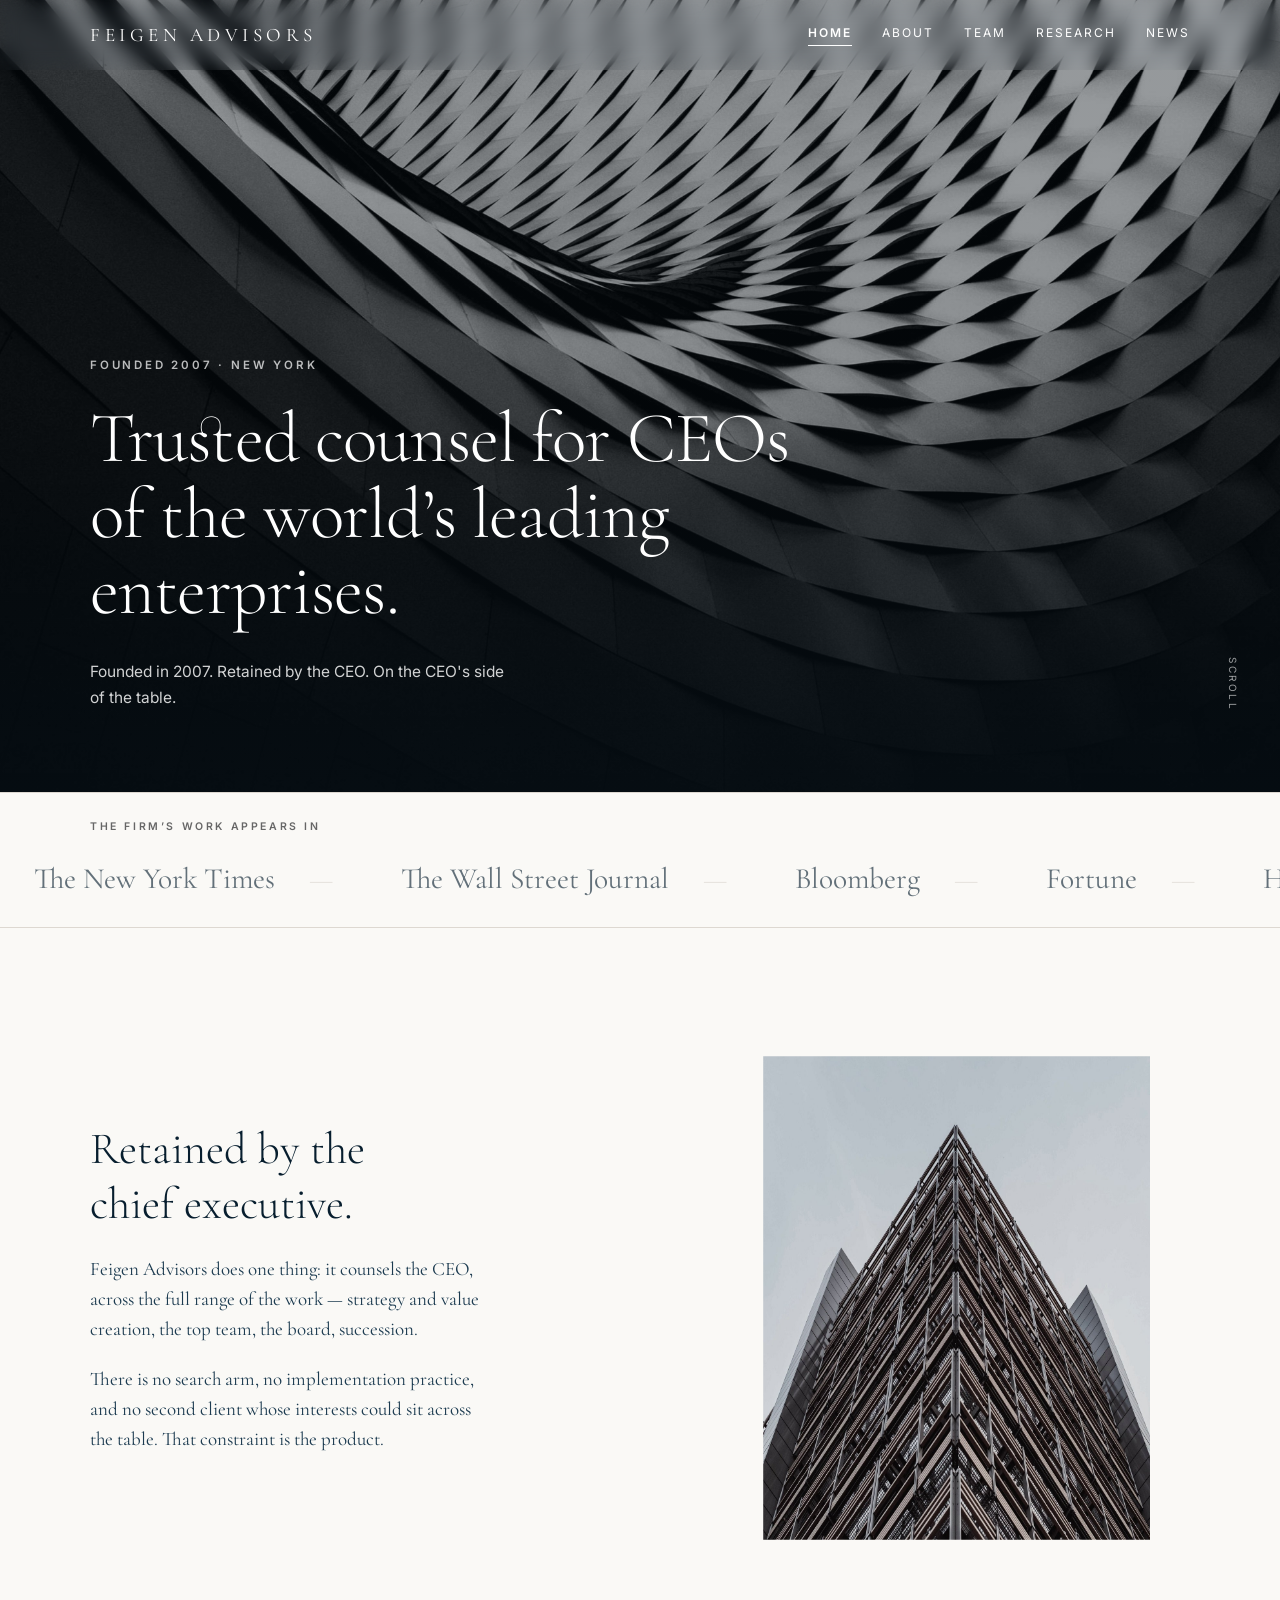
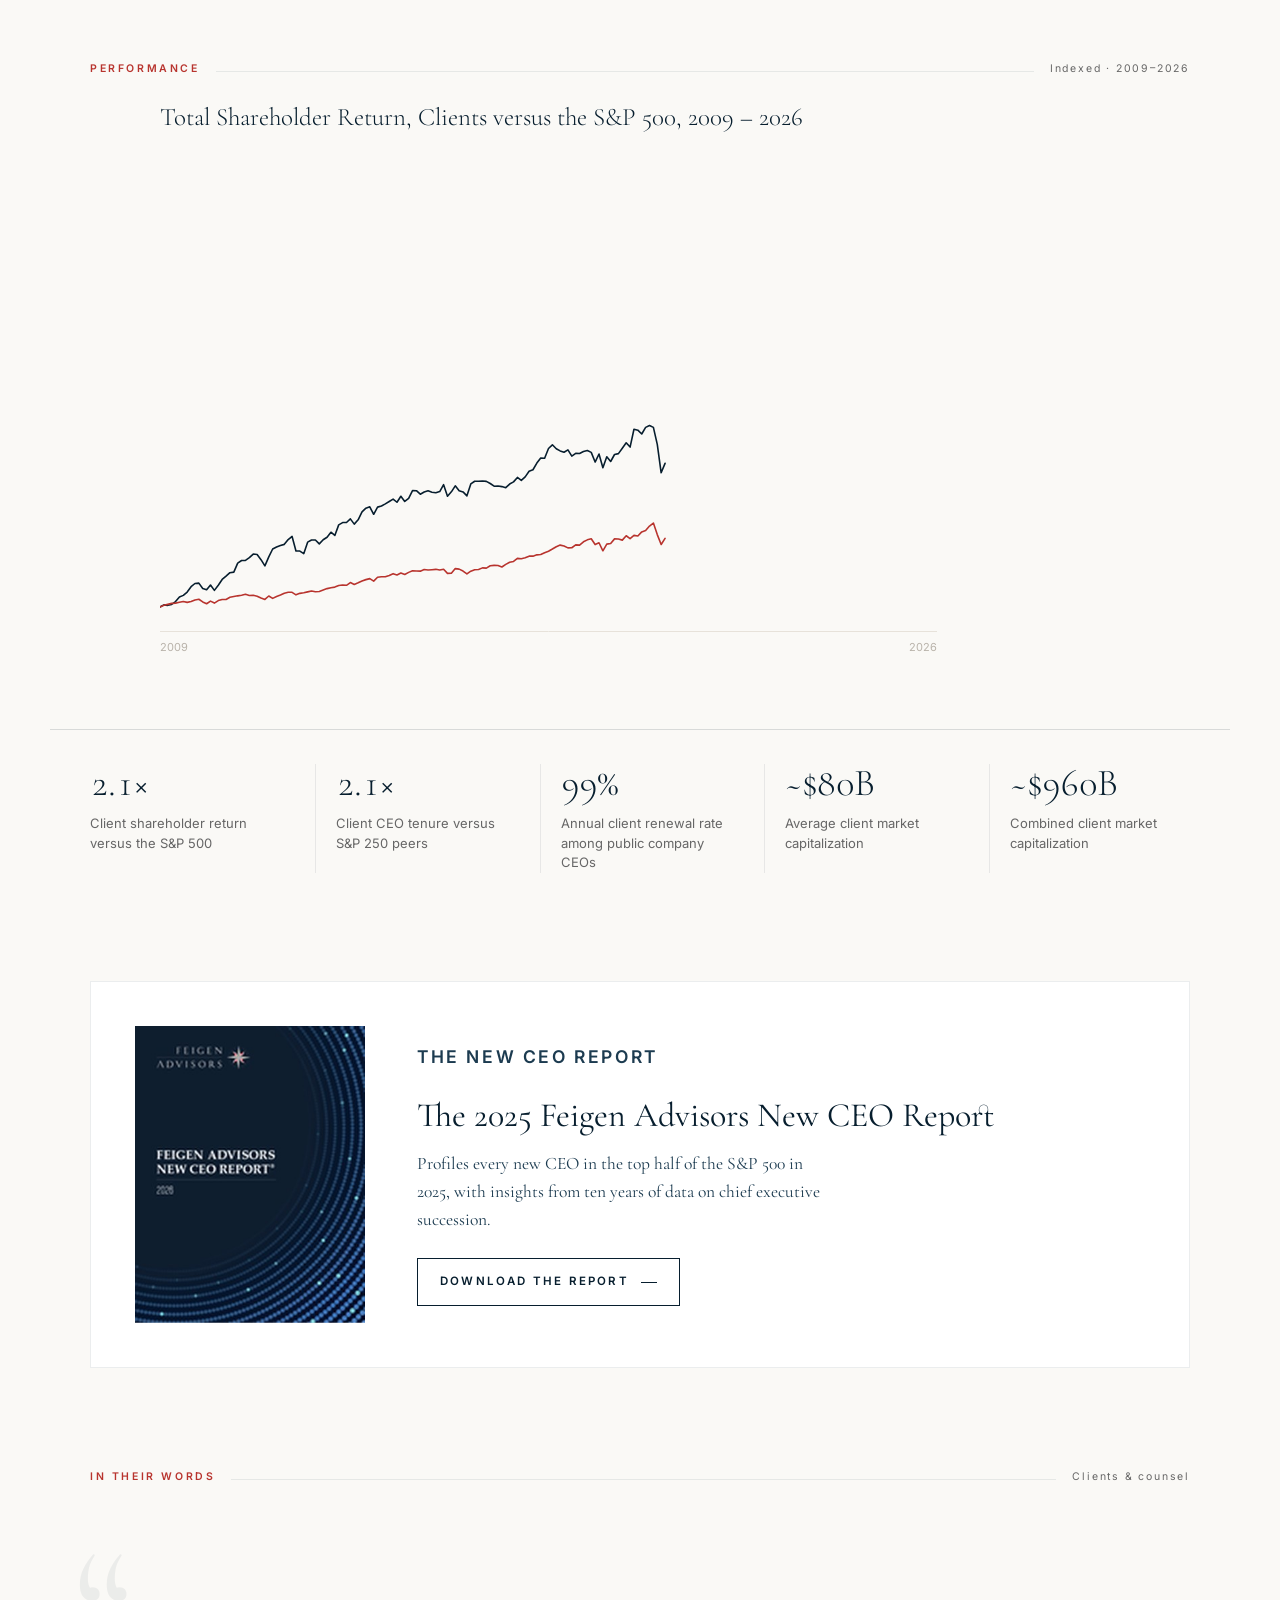
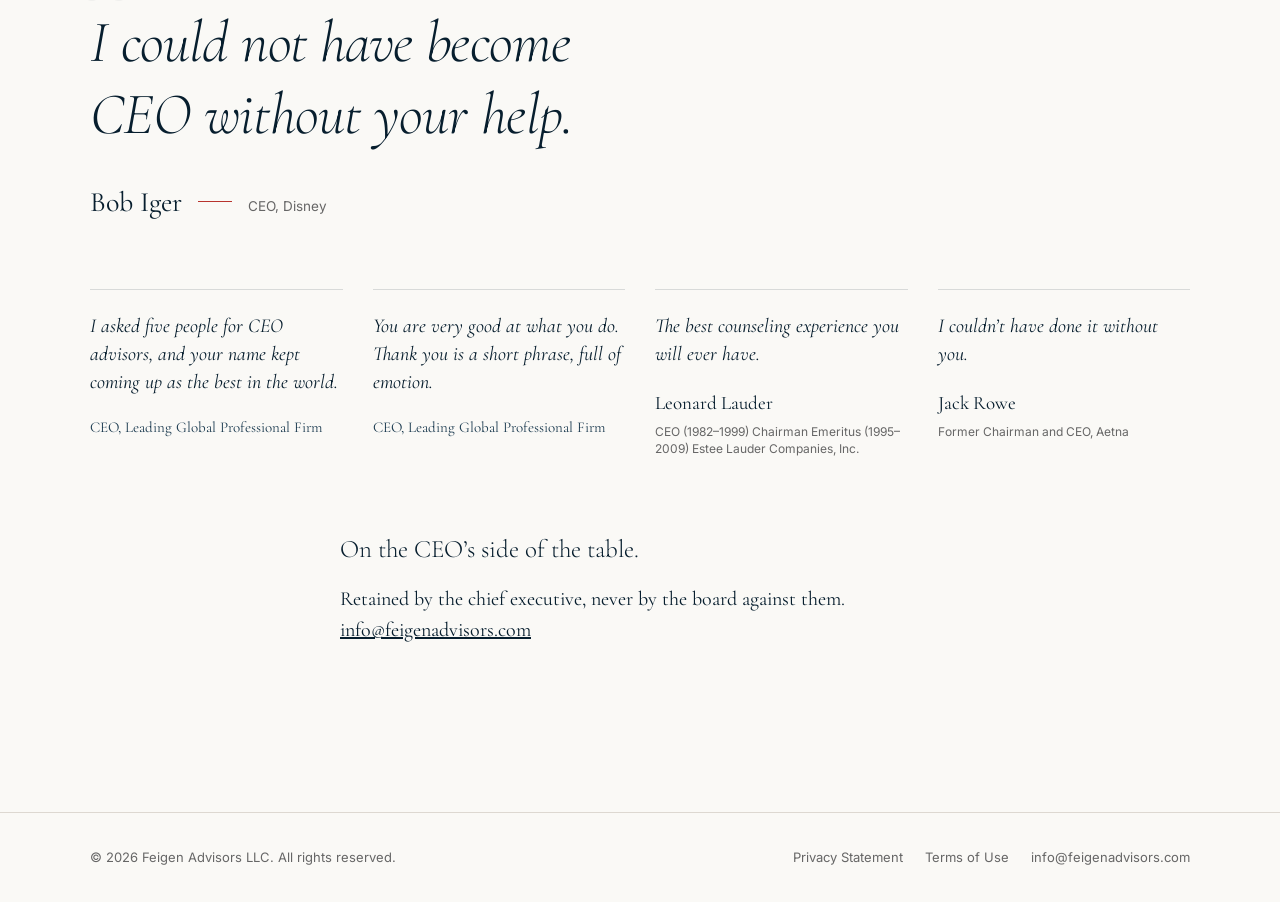
==== index.html @ 7a8a17fe "Feigen Advisors design preview Static five-page design proposal for feigenadvisors.com, published fo" ====
<!doctype html>
<html lang="en">
<head>
<meta charset="utf-8">
<meta name="robots" content="noindex, nofollow">
<meta name="viewport" content="width=device-width,initial-scale=1">
<title>Home — Feigen Advisors</title>
<meta name="description" content="Feigen Advisors — the pure-play CEO advisory firm. Retained by the CEO of the world's leading enterprises.">
<link rel="preconnect" href="https://fonts.googleapis.com">
<link rel="preconnect" href="https://fonts.gstatic.com" crossorigin>
<link href="https://fonts.googleapis.com/css2?family=Cormorant+Garamond:ital,wght@0,300;0,400;0,500;1,400&family=Inter:wght@400;500;600&display=swap" rel="stylesheet">
<link rel="stylesheet" href="assets/css/site.css">
<link rel="stylesheet" href="assets/css/components.css">
</head>
<body>
<header class="site-head">
  <div class="site-head__in">
    <a class="logo" href="index.html">FEIGEN ADVISORS</a>
    <button class="nav-toggle" aria-label="Menu" aria-expanded="false"><span></span><span></span><span></span></button>
    <nav class="nav"><a href="index.html" aria-current="page">Home</a><a href="about.html">About</a><a href="team.html">Team</a><a href="research.html">Research</a><a href="news.html">News</a></nav>
  </div>
</header>
<main>

<section class="hero-x">
  <div class="hero-x__media"><img src="assets/img/arch/louvres.jpg" alt=""></div>
  <div class="hero-x__in">
    <p class="hero-x__kick">Founded 2007 &middot; New York</p>
    <h1 class="hero-x__title"><span class="hero-x__line"><span>Trusted counsel for CEOs</span></span><span class="hero-x__line"><span>of the world’s leading enterprises.</span></span></h1>
    <p class="hero-x__sub">Founded in 2007. Retained by the CEO. On the CEO's side of the table.</p>
  </div>
  <div class="hero-x__scroll">Scroll</div>
</section>

<section class="press">
  <p class="press__lab">The firm&rsquo;s work appears in</p>
  <div class="press__track"><span>The New York Times</span><span>The Wall Street Journal</span><span>Bloomberg</span><span>Fortune</span><span>Harvard Business Review</span><span>Forbes</span><span>CNBC</span><span>Financial Times</span></div>
</section>

<section class="split reveal">
  <div class="split__copy">
    <h2>Retained by the chief executive.</h2>
    <p>Feigen Advisors does one thing: it counsels the CEO, across the full range of the work &mdash; strategy and value creation, the top team, the board, succession.</p>
    <p>There is no search arm, no implementation practice, and no second client whose interests could sit across the table. That constraint is the product.</p>
  </div>
  <figure class="split__media"><img src="assets/img/arch/tower.jpg" alt=""></figure>
</section>

<div class="shead reveal"><b>Performance</b><i></i><span>Indexed &middot; 2009&ndash;2026</span></div>
<h2 class="chart-title reveal">Total Shareholder Return, Clients versus the S&amp;P 500, <span style="white-space:nowrap">2009 &ndash; 2026</span></h2>
<div class="chart-wrap reveal">
  <div class="chart-box"><canvas></canvas><div class="chart-tip"></div></div>
  <div class="chart-legend">
    <span><i style="background:#071e2e"></i>Feigen Advisors Client Index</span>
    <span><i style="background:#B8342E"></i>S&amp;P 500</span>
  </div>
</div>

<div class="stats reveal stagger"><div class="stat"><div class="stat__n">2.1×</div><div class="stat__l">Client shareholder return versus the S&amp;P 500</div></div><div class="stat"><div class="stat__n">2.1×</div><div class="stat__l">Client CEO tenure versus S&amp;P 250 peers</div></div><div class="stat"><div class="stat__n">99%</div><div class="stat__l">Annual client renewal rate among public company CEOs</div></div><div class="stat"><div class="stat__n">~$80B</div><div class="stat__l">Average client market capitalization</div></div><div class="stat"><div class="stat__n">~$960B</div><div class="stat__l">Combined client market capitalization</div></div></div>

<section class="report reveal">
  <div class="report__in">
    <img src="assets/img/covers/2025-ncr-cover.jpg" alt="The 2025 Feigen Advisors New CEO Report">
    <div>
      <p class="report__k">The New CEO Report</p>
      <h3>The 2025 Feigen Advisors New CEO Report</h3>
      <p>Profiles every new CEO in the top half of the S&amp;P 500 in 2025, with insights from ten years of data on chief executive succession.</p>
      <a class="btn" href="#">Download the report <i></i></a>
    </div>
  </div>
</section>

<div class="shead reveal"><b>In their words</b><i></i><span>Clients &amp; counsel</span></div>
<section class="voices">
  <figure class="voices__lead reveal"><blockquote>I could not have become CEO without your help.</blockquote><figcaption><span class="nm">Bob Iger</span><span class="rl">CEO, Disney</span></figcaption></figure>
  <div class="voices__more stagger"><figure class="is-anon"><blockquote>I asked five people for CEO advisors, and your name kept coming up as the best in the world.</blockquote><span class="rl">CEO, Leading Global Professional Firm</span></figure><figure class="is-anon"><blockquote>You are very good at what you do. Thank you is a short phrase, full of emotion.</blockquote><span class="rl">CEO, Leading Global Professional Firm</span></figure><figure><blockquote>The best counseling experience you will ever have.</blockquote><span class="nm">Leonard Lauder</span><span class="rl">CEO (1982–1999) Chairman Emeritus (1995–2009) Estee Lauder Companies, Inc.</span></figure><figure><blockquote>I couldn’t have done it without you.</blockquote><span class="nm">Jack Rowe</span><span class="rl">Former Chairman and CEO, Aetna</span></figure></div>
</section>

<div class="wrap contact reveal">
  <h2>On the CEO&rsquo;s side of the table.</h2>
  <p class="prose">Retained by the chief executive, never by the board against them.
     <a href="mailto:info@feigenadvisors.com">info@feigenadvisors.com</a></p>
</div>

<script>window.FEIGEN_CHART = {
				data:   [["2009-07-01",10000,10000],["2009-07-31",10878,10709],["2009-08-31",10701,11095],["2009-09-30",11069,11509],["2009-10-29",12281,11621],["2009-11-30",14141,11973],["2009-12-30",14848,12328],["2010-02-01",16246,11933],["2010-03-03",18474,12289],["2010-04-01",19803,12957],["2010-05-03",19969,13236],["2010-06-02",17722,12123],["2010-07-01",17185,11355],["2010-08-02",19160,12459],["2010-08-31",16931,11640],["2010-09-30",19093,12678],["2010-10-29",21491,13161],["2010-11-30",22850,13162],["2010-12-30",24299,14045],["2011-01-31",24552,14375],["2011-03-02",28315,14660],["2011-03-31",29389,14874],["2011-05-02",29462,15287],["2011-06-01",30588,14797],["2011-06-30",32082,14888],["2011-08-01",31917,14525],["2011-08-30",29746,13724],["2011-09-29",27126,13152],["2011-10-28",30929,14586],["2011-11-29",34193,13603],["2011-12-29",35046,14400],["2012-01-31",35674,14982],["2012-03-01",36117,15727],["2012-03-30",38143,16144],["2012-05-01",39418,16133],["2012-05-31",33346,15078],["2012-06-29",33328,15699],["2012-07-31",32256,15917],["2012-08-29",37041,16319],["2012-09-28",37915,16697],["2012-10-31",37946,16388],["2012-11-30",36316,16483],["2013-01-02",38037,17059],["2013-02-01",39103,17671],["2013-03-05",41175,18028],["2013-04-04",39851,18296],["2013-05-03",44238,18955],["2013-06-04",45205,19201],["2013-07-03",45228,19047],["2013-08-02",46741,20181],["2013-09-03",44567,19402],["2013-10-02",46367,20077],["2013-10-31",49682,20842],["2013-12-02",51197,21420],["2014-01-02",51753,21829],["2014-02-03",48663,20774],["2014-03-05",51648,22410],["2014-04-03",52104,22621],["2014-05-05",53010,22596],["2014-06-04",54006,23174],["2014-07-03",55006,23901],["2014-08-04",53680,23367],["2014-09-03",56162,24171],["2014-10-02",54003,23547],["2014-10-31",55323,24441],["2014-12-02",58569,25089],["2015-01-02",58498,25030],["2015-02-03",57028,24955],["2015-03-05",57928,25645],["2015-04-06",58436,25433],["2015-05-05",57876,25566],["2015-06-04",57662,25711],["2015-07-06",58120,25420],["2015-08-04",61014,25746],["2015-09-02",56173,24031],["2015-10-02",58016,24103],["2015-11-02",60513,26017],["2015-12-02",58473,25785],["2016-01-04",57989,24999],["2016-02-03",56358,23787],["2016-03-04",61301,24942],["2016-04-05",62441,25548],["2016-05-04",62448,25653],["2016-06-03",62536,26322],["2016-07-05",62366,26233],["2016-08-03",61505,27213],["2016-09-01",60365,27365],["2016-10-03",60439,27285],["2016-11-01",60205,26689],["2016-12-01",59747,27770],["2017-01-03",61260,28659],["2017-02-02",62163,28990],["2017-03-06",64029,30264],["2017-04-04",62802,30115],["2017-05-04",64267,30527],["2017-06-05",66594,31196],["2017-07-05",67230,31198],["2017-08-03",70021,31747],["2017-09-01",72149,31873],["2017-10-03",71993,32662],["2017-11-01",76095,33274],["2017-12-01",77626,34173],["2018-01-03",75977,35134],["2018-02-02",75082,35813],["2018-03-06",74518,35451],["2018-04-05",75511,34653],["2018-05-04",72883,34701],["2018-06-05",74040,35895],["2018-07-05",74019,35787],["2018-08-03",74849,37185],["2018-09-04",75253,38002],["2018-10-03",74481,38432],["2018-11-01",70444,36040],["2018-12-03",73803,36787],["2019-01-04",68040,33444],["2019-02-05",72646,36206],["2019-03-07",70669,36446],["2019-04-05",73587,38406],["2019-05-07",73951,38333],["2019-06-06",76205,37892],["2019-07-08",78467,39713],["2019-08-06",76679,38500],["2019-09-05",84095,39852],["2019-10-04",83729,39587],["2019-11-04",82132,41322],["2019-12-04",84903,41879],["2020-01-06",85687,43745],["2020-02-05",84884,44984],["2020-03-06",77820,40187],["2020-04-06",65948,36078],["2020-05-06",69900,38622],["2020-06-05",85684,43413],["2020-07-07",81596,42809],["2020-08-05",86195,45337],["2020-09-03",87322,47165],["2020-10-05",88251,46586],["2020-11-03",89385,46088],["2020-12-03",97115,50260],["2021-01-05",98957,51143],["2021-02-04",100470,53184],["2021-03-08",102398,52578],["2021-04-07",112977,56203],["2021-05-06",114941,57928],["2021-06-07",114959,58368],["2021-07-07",115924,60247],["2021-08-05",119149,61279],["2021-09-03",123549,62847],["2021-10-05",122094,60281],["2021-11-03",131094,64693],["2021-12-03",125075,63104],["2022-01-04",133397,66713],["2022-02-03",122683,62369],["2022-03-07",114882,58617],["2022-04-05",121234,63215],["2022-05-05",106855,57976],["2022-06-06",110007,57736],["2022-07-07",106588,54752],["2022-08-05",113174,58208],["2022-09-06",111219,54978],["2022-10-05",109206,53291],["2022-11-03",111284,52449],["2022-12-05",121660,56503],["2023-01-05",122658,53884],["2023-02-06",125800,58226],["2023-03-08",121345,56655],["2023-04-06",121708,58351],["2023-05-08",120373,58865],["2023-06-07",121138,60825],["2023-07-10",126085,62935],["2023-08-08",128908,64264],["2023-09-07",126642,63696],["2023-10-06",121403,61733],["2023-11-06",124301,62600],["2023-12-06",134966,65358],["2024-01-08",141648,68518],["2024-02-07",146922,71908],["2024-03-08",155426,73895],["2024-04-09",156656,75221],["2024-05-08",152730,74944],["2024-06-07",154399,77378],["2024-07-10",149564,81627],["2024-08-08",151520,77115],["2024-09-09",156890,79445],["2024-10-08",163333,83600],["2024-11-06",162299,86240],["2024-12-06",167468,88722],["2025-01-08",159216,86309],["2025-02-10",162531,88547],["2025-03-12",152763,81848],["2025-04-10",152259,77097],["2025-05-12",171457,85598],["2025-06-11",173322,88333],["2025-07-14",180018,92044],["2025-08-12",186570,94712],["2025-09-11",189291,96932],["2025-10-10",182967,96512],["2025-11-10",189393,100697],["2025-12-10",187246,101635],["2026-01-12",191781,103080],["2026-02-11",179526,102620],["2026-02-18",181373,101204]],
				config: {"fadvLabel":"Feigen Advisors Client Index","spLabel":"S&P 500","captionPrefix":"Total Shareholder Return","captionManual":true}			};</script>
</main>
<footer class="site-foot">
  <div class="site-foot__in">
    <span>&copy; 2026 Feigen Advisors LLC. All rights reserved.</span>
    <nav><a href="#">Privacy Statement</a><a href="#">Terms of Use</a><a href="mailto:info@feigenadvisors.com">info@feigenadvisors.com</a></nav>
  </div>
</footer>
<script src="assets/js/site.js"></script>
<script src="assets/js/components.js"></script>
</body>
</html>
---- assets/css/site.css ----
/* =============================================================
   FEIGEN ADVISORS — mockup stylesheet
   Design system as shipped in theme 1.19.0 / plugin 2.11.15
   (larger type, tightened section rhythm, capped chart), plus
   the photography direction from ../../index.html.
   ============================================================= */

/* ---- TOKENS -------------------------------------------------
   Spacing derives from the type scale so the two can't drift.  */
:root{
  --fz-display:    44px;
  --fz-page-title: 36px;
  --fz-title:      25px;
  --fz-body:       20px;
  --fz-meta:       15px;
  --fz-eyebrow:    13px;

  --space-section: calc(var(--fz-body) * 3.6);   /* 72px */
  --space-item:    calc(var(--fz-body) * 1.6);   /* 32px */
  --space-label:   calc(var(--fz-body) * 1.2);   /* 24px */
  --space-header:  calc(var(--fz-body) * 3.2);   /* 64px */

  --content: 680px;
  --chart:  1040px;
  --pad-desktop: 40px;
  --pad-tablet:  32px;
  --pad-mobile:  22px;

  --ink:    #071e2e;
  --ink-2:  #1c3b50;
  --grey:   #666;
  --rule:   #ddd8d1;
  --red:    #B8342E;
  --paper:  #FAF9F6;   /* barely warm — lets the platinum images sit in the page */
  --serif:'Cormorant Garamond',Georgia,'Times New Roman',serif;
  --sans:'Inter',-apple-system,BlinkMacSystemFont,'Segoe UI',sans-serif;
}
@media (max-width:767px){
  :root{ --fz-display:32px; --fz-page-title:30px; --fz-title:22px; --fz-body:19px; }
}

*{box-sizing:border-box}
html{-webkit-text-size-adjust:100%}
body{
  margin:0;background:var(--paper);color:var(--ink);
  font-family:var(--serif);font-size:var(--fz-body);line-height:1.55;
  -webkit-font-smoothing:antialiased;
}
img{max-width:100%;display:block}
a{color:inherit}

/* ---- LAYOUT ------------------------------------------------- */
.wrap{max-width:var(--content);margin:0 auto;padding:0 var(--pad-desktop)}
/* Team is a gallery, not a reading column: the 680px measure squeezes four
   portraits to thumbnails and breaks the names across lines. */
.wrap--wide{max-width:1180px}
@media(max-width:1023px){.wrap{padding:0 var(--pad-tablet)}}
@media(max-width:767px){.wrap{padding:0 var(--pad-mobile)}}
main{display:block;padding-bottom:calc(var(--space-section) * 1.2)}

/* ---- HEADER / NAV ------------------------------------------- */
.site-head{
  position:sticky;top:0;z-index:50;background:rgba(250,249,246,.92);
  backdrop-filter:saturate(150%) blur(10px);border-bottom:1px solid var(--rule);
}
.site-head__in{max-width:1180px;margin:0 auto;padding:20px var(--pad-desktop);
  display:flex;align-items:center;justify-content:space-between;gap:20px}
.logo{font-family:var(--serif);font-size:19px;letter-spacing:4.5px;text-decoration:none;white-space:nowrap}
.nav{display:flex;gap:30px}
.nav a{
  font-family:var(--sans);font-size:12px;letter-spacing:2px;text-transform:uppercase;
  text-decoration:none;color:var(--ink);padding-bottom:3px;border-bottom:1px solid transparent;
  transition:color .2s ease,border-color .2s ease;
}
.nav a:hover{color:var(--red)}
.nav a[aria-current="page"]{color:var(--red);font-weight:600;border-bottom-color:var(--red)}
.nav-toggle{display:none;background:none;border:0;padding:8px;cursor:pointer}
.nav-toggle span{display:block;width:22px;height:1px;background:var(--ink);margin:5px 0}
@media(max-width:767px){
  .site-head__in{padding:14px var(--pad-mobile)}
  .logo{font-size:15px;letter-spacing:3px}
  .nav-toggle{display:block}
  .nav{position:absolute;left:0;right:0;top:100%;background:var(--paper);
    border-bottom:1px solid var(--rule);flex-direction:column;gap:0;padding:8px 0;display:none}
  .nav.is-open{display:flex}
  .nav a{padding:14px var(--pad-mobile);border-bottom:0}
}

/* ---- TYPE --------------------------------------------------- */
h1,h2,h3{margin:0;font-weight:300}
.page-head{padding-top:calc(var(--space-section) * .9)}
.page-head h1{font-family:var(--serif);font-size:var(--fz-page-title);line-height:1.1}
.page-head p{
  font-family:var(--sans);font-size:var(--fz-meta);line-height:1.6;color:var(--grey);
  margin:14px 0 0;max-width:52ch;
}
.group-label{
  font-family:var(--sans);font-size:var(--fz-eyebrow);font-weight:600;letter-spacing:2px;
  text-transform:uppercase;color:var(--red);
  margin-top:calc(var(--space-section) / 2);margin-bottom:var(--space-label);
}
.group-label::before{
  content:"";display:block;border-top:1px solid var(--rule);
  margin-bottom:calc(var(--space-section) / 2);
}
.page-head + .group-label{margin-top:var(--space-header)}
.page-head + .group-label::before{display:none}
.prose{font-size:var(--fz-body);line-height:1.55;margin:0 0 1.15em}
.prose:last-child{margin-bottom:0}
.meta{font-family:var(--sans);font-size:var(--fz-meta);line-height:1.6;color:var(--grey)}

/* ---- HERO (photography direction: room right, type left) ----- */
/* Hero is type only. Nothing is placed beside the proposition, because
   anything placed there competes with it. */
.hero{padding:calc(var(--space-section) * 1.5) 0 0}
.hero__grid{max-width:1180px;margin:0 auto;padding:0 var(--pad-desktop)}
.hero__title{font-family:var(--serif);font-weight:300;
  font-size:clamp(40px,5.6vw,74px);line-height:1.08;letter-spacing:-.012em;max-width:23ch}
.hero__sub{font-family:var(--sans);font-size:16px;color:var(--grey);
  margin:28px 0 0;max-width:44ch;line-height:1.65}
@media(max-width:1023px){.hero__grid{padding:0 var(--pad-tablet)}}
@media(max-width:767px){.hero{padding-top:calc(var(--space-section) * .9)}
  .hero__grid{padding:0 var(--pad-mobile)}}

/* the quote sits alone, with air on both sides */
.quotes-band{max-width:1180px;margin:calc(var(--space-section) * 1.4) auto 0;
  padding:0 var(--pad-desktop)}
@media(max-width:1023px){.quotes-band{padding:0 var(--pad-tablet)}}
@media(max-width:767px){.quotes-band{padding:0 var(--pad-mobile)}}

/* ---- ROTATING QUOTE ----------------------------------------- */
.quotes{max-width:36ch}
.quote{display:none}
.quote.is-on{display:block}
.quote blockquote{margin:0;font-family:var(--serif);font-style:italic;font-weight:300;
  font-size:clamp(24px,3.1vw,38px);line-height:1.38}
.quote cite{display:block;margin-top:16px;font-family:var(--sans);font-style:normal;
  font-size:var(--fz-meta);color:var(--grey)}
.dots{display:flex;gap:10px;margin-top:26px}
.dots button{width:7px;height:7px;padding:0;border:0;border-radius:50%;background:var(--rule);cursor:pointer;
  position:relative}
.dots button::before{content:"";position:absolute;inset:-9px}
.dots button[aria-selected="true"]{background:var(--ink)}

/* ---- RULE --------------------------------------------------- */
.rule{max-width:var(--content);margin:calc(var(--space-section) / 2) auto;
  border:0;border-top:1px solid var(--rule)}

/* ---- CHART -------------------------------------------------- */
.chart-section{margin-top:calc(var(--space-section) * 1.5)}
.chart-title{
  /* Left-aligned, and sharing the chart's container so their left edges agree. */
  max-width:var(--chart);margin:0 auto var(--space-label);padding:0 var(--pad-desktop);
  font-family:var(--serif);font-size:var(--fz-title);line-height:1.3;text-align:left;
}
.chart-wrap{max-width:var(--chart);margin:0 auto;padding:0 var(--pad-desktop)}
.chart-box{position:relative;height:500px}
.chart-box canvas{width:100%;height:100%;display:block}
.chart-legend{display:none;gap:22px;margin-top:16px;font-family:var(--sans);font-size:13px;color:var(--grey)}
.chart-legend i{display:inline-block;width:14px;height:2px;margin-right:7px;vertical-align:middle}
@media(max-width:1023px){.chart-box{height:320px}.chart-section{margin-top:calc(var(--space-section) * 1.5)}
.chart-title{padding:0 var(--pad-tablet)}.chart-wrap{padding:0 var(--pad-tablet)}}
@media(max-width:767px){
  .chart-box{height:250px}.chart-section{margin-top:calc(var(--space-section) * 1.5)}
.chart-title{padding:0 var(--pad-mobile)}.chart-wrap{padding:0 var(--pad-mobile)}
  .chart-legend{display:flex}
}

/* ---- STATS -------------------------------------------------- */
.stats{max-width:1180px;margin:var(--space-section) auto 0;padding:0 var(--pad-desktop);
  display:grid;grid-template-columns:repeat(5,1fr);gap:34px 24px}
.stat__n{font-family:var(--serif);font-size:38px;line-height:1;font-weight:300}
.stat__l{font-family:var(--sans);font-size:13px;line-height:1.5;color:var(--grey);margin-top:12px}
@media(max-width:1023px){.stats{grid-template-columns:repeat(3,1fr);padding:0 var(--pad-tablet)}}
@media(max-width:640px){.stats{grid-template-columns:repeat(2,1fr);padding:0 var(--pad-mobile)}.stat__n{font-size:30px}}

/* ---- TEAM --------------------------------------------------- */
/* Sources are 400x400. Displayed at ~230px these stay crisp at 2x; pushed
   larger they go soft, and soft is the opposite of premium. */
.team{display:grid;grid-template-columns:repeat(4,minmax(0,1fr));gap:52px 30px;align-items:start}
.tm__btn{display:block;width:100%;padding:0;border:0;background:none;text-align:left;cursor:pointer;font:inherit;color:inherit}
.tm__photo{width:100%;max-width:230px;aspect-ratio:4/5;object-fit:cover;background:#eee}
.tm__name{font-family:var(--serif);font-size:var(--fz-title);line-height:1.2;margin-top:15px}
.tm__role{font-family:var(--sans);font-size:14px;line-height:1.45;color:var(--grey);margin-top:4px}
.tm__more{display:inline-block;margin-top:10px;font-family:var(--sans);font-size:11px;letter-spacing:1.6px;
  text-transform:uppercase;color:var(--grey);border-bottom:1px solid var(--rule);padding-bottom:2px}
.tm.is-open .tm__more{color:var(--ink);border-bottom-color:var(--ink)}
.tm__bio{max-height:0;overflow:hidden;opacity:0;transition:max-height .5s ease,opacity .4s ease}
.tm.is-open .tm__bio{max-height:3000px;opacity:1;margin-top:16px}
.tm__bio p{font-size:17px;line-height:1.55;margin:0 0 .8em}
.tm__links{display:flex;flex-wrap:wrap;gap:14px;margin-bottom:14px}
.tm__links a{font-family:var(--sans);font-size:13px;color:var(--ink-2);text-decoration:none;
  border-bottom:1px solid var(--rule)}
.tm__links a:hover{border-bottom-color:var(--ink)}
@media(max-width:1180px){.team{grid-template-columns:repeat(3,minmax(0,1fr))}}
@media(max-width:860px){.team{grid-template-columns:repeat(2,minmax(0,1fr));gap:30px 16px}}

/* ---- LISTS (research / news) -------------------------------- */
.items{margin:0;padding:0;list-style:none}
.item{display:flex;gap:24px;align-items:flex-start;
  padding-top:calc(var(--space-item) / 2);padding-bottom:calc(var(--space-item) / 2);
  border-bottom:1px solid var(--rule)}
.item:first-child{padding-top:0}
.item:last-child{border-bottom:0}
.item a{text-decoration:none}
.item__cover{flex:0 0 96px}
.item__cover img{width:96px;height:auto}
.item__title{font-family:var(--serif);font-size:var(--fz-title);line-height:1.3}
.item__src{font-family:var(--sans);font-size:var(--fz-meta);color:var(--grey);margin-top:6px}
.item__desc{font-size:17px;line-height:1.55;margin-top:10px;color:var(--ink-2)}
.item__link{display:inline-block;margin-top:14px;font-family:var(--sans);font-size:12px;letter-spacing:1.6px;
  text-transform:uppercase;color:var(--ink);border-bottom:1px solid var(--ink);padding-bottom:3px}
.item a:hover .item__title{color:var(--ink-2)}
@media(max-width:640px){.item{gap:16px}.item__cover{flex:0 0 68px}.item__cover img{width:68px}}

/* ---- CONTACT / FOOTER --------------------------------------- */
.contact{margin-top:var(--space-section)}
.contact h2{font-family:var(--serif);font-size:var(--fz-title);margin-bottom:16px}
.contact a{color:var(--ink)}
.site-foot{border-top:1px solid var(--rule);margin-top:calc(var(--space-section) * 1.1)}
.site-foot__in{max-width:1180px;margin:0 auto;padding:34px var(--pad-desktop);
  display:flex;flex-wrap:wrap;gap:16px 30px;align-items:center;justify-content:space-between;
  font-family:var(--sans);font-size:13px;color:var(--grey)}
.site-foot a{color:var(--grey);text-decoration:none;border-bottom:1px solid transparent}
.site-foot a:hover{color:var(--ink);border-bottom-color:var(--rule)}
.site-foot nav{display:flex;gap:22px}
@media(max-width:767px){.site-foot__in{padding:26px var(--pad-mobile)}}


@media (prefers-reduced-motion:reduce){
  *{animation:none !important;transition:none !important}
}
---- assets/css/components.css ----
/* =============================================================
   FEIGEN ADVISORS — COMPONENT LAYER
   Loads after site.css. The design system underneath is unchanged
   (same type scale, same spacing derivation, same palette); this
   adds the crafted pieces: a scroll-aware header, a revealed hero,
   a press marquee, an interactive chart, a team feature, a report
   card, and scroll-in transitions.
   ============================================================= */

:root{
  --ease: cubic-bezier(.22,.61,.36,1);
  --ink-08: rgba(7,30,46,.08);
  --ink-14: rgba(7,30,46,.14);
}

/* ---------- scroll reveal (opt-in, never hides content without JS) ---------- */
.js .reveal{opacity:0;transform:translateY(18px);
  transition:opacity .9s var(--ease),transform .9s var(--ease)}
.js .reveal.is-in{opacity:1;transform:none}
.js .reveal--d1{transition-delay:.08s}
.js .reveal--d2{transition-delay:.16s}
.js .reveal--d3{transition-delay:.24s}

/* ---------- header: transparent over the hero, solid after ---------- */
.site-head{transition:background .4s var(--ease),border-color .4s var(--ease)}
.site-head--over{background:transparent;border-bottom-color:transparent}
.site-head--over .logo,.site-head--over .nav a{color:#fff}
.site-head--over .nav a[aria-current="page"]{color:#fff;border-bottom-color:rgba(255,255,255,.7)}
.site-head--over .nav-toggle span{background:#fff}

/* ---------- HERO ---------- */
.hero-x{position:relative;min-height:clamp(560px,88vh,940px);display:flex;align-items:flex-end;
  overflow:hidden;isolation:isolate;margin-top:calc(-1 * var(--head-h,69px))}
.hero-x__media{position:absolute;inset:0;z-index:-2;overflow:hidden}
.hero-x__media img{width:100%;height:100%;object-fit:cover;
  transform:scale(1.06);transition:transform 1.6s var(--ease)}
.js .hero-x.is-in .hero-x__media img{transform:scale(1)}
.hero-x::after{content:"";position:absolute;inset:0;z-index:-1;
  background:linear-gradient(to top,rgba(6,14,20,.86) 0%,rgba(6,14,20,.44) 46%,rgba(6,14,20,.42) 100%)}
.hero-x__in{width:100%;max-width:1180px;margin:0 auto;padding:0 var(--pad-desktop) clamp(56px,9vh,104px);
  color:#fff}
.hero-x__kick{font-family:var(--sans);font-size:11.5px;font-weight:600;letter-spacing:2.8px;
  text-transform:uppercase;color:rgba(255,255,255,.72);margin:0 0 26px}
.hero-x__title{font-family:var(--serif);font-weight:300;
  font-size:clamp(38px,5.6vw,80px);line-height:1.06;letter-spacing:-.012em;margin:0;max-width:26ch}
.hero-x__line{display:block;overflow:hidden;
  /* The mask needs room below the baseline or it clips descenders — at
     line-height 1.06 the line box is exactly the text height. Padding grows
     the clip box; the negative margin keeps the layout rhythm unchanged. */
  padding-bottom:.16em;margin-bottom:-.16em}
.hero-x__line span{display:block;transform:translateY(102%);
  transition:transform 1s var(--ease)}
.js .hero-x.is-in .hero-x__line span{transform:none}
.js .hero-x.is-in .hero-x__line:nth-child(2) span{transition-delay:.1s}
.js .hero-x.is-in .hero-x__line:nth-child(3) span{transition-delay:.2s}
.hero-x__sub{font-family:var(--sans);font-size:15.5px;line-height:1.7;color:rgba(255,255,255,.82);
  margin:30px 0 0;max-width:42ch}
.hero-x__scroll{position:absolute;right:var(--pad-desktop);bottom:clamp(56px,9vh,104px);
  font-family:var(--sans);font-size:10px;letter-spacing:2.6px;text-transform:uppercase;
  color:rgba(255,255,255,.6);writing-mode:vertical-rl}
@media(max-width:1023px){.hero-x__in{padding-left:var(--pad-tablet);padding-right:var(--pad-tablet)}}
@media(max-width:767px){
  .hero-x{min-height:78vh}
  .hero-x__in{padding-left:var(--pad-mobile);padding-right:var(--pad-mobile)}
  .hero-x__scroll{display:none}
}

/* ---------- PRESS MARQUEE ---------- */
.press{border-top:1px solid var(--rule);border-bottom:1px solid var(--rule);
  padding:26px 0;overflow:hidden;background:var(--paper)}
.press__lab{max-width:1180px;margin:0 auto 20px;padding:0 var(--pad-desktop);
  font-family:var(--sans);font-size:10.5px;font-weight:600;letter-spacing:2.6px;
  text-transform:uppercase;color:var(--grey)}
.press__track{display:flex;gap:0;width:max-content;animation:press-slide 46s linear infinite}
.press:hover .press__track{animation-play-state:paused}
.press__track span{font-family:var(--serif);font-size:clamp(20px,2.3vw,30px);font-weight:400;
  color:var(--ink);white-space:nowrap;padding:0 34px;opacity:.62;
  transition:opacity .3s var(--ease)}
.press__track span::after{content:"—";margin-left:34px;color:var(--rule)}
.press__track span:hover{opacity:1}
@keyframes press-slide{from{transform:translateX(0)}to{transform:translateX(-50%)}}
@media(prefers-reduced-motion:reduce){
  .press__track{animation:none;width:100%;flex-wrap:wrap;justify-content:center}
}
@media(max-width:1023px){.press__lab{padding:0 var(--pad-tablet)}}
@media(max-width:767px){.press__lab{padding:0 var(--pad-mobile)}}

/* ---------- SPLIT: statement + image ---------- */
.split{max-width:1180px;margin:calc(var(--space-section) * 1.5) auto 0;
  padding:0 var(--pad-desktop);display:grid;grid-template-columns:minmax(0,1fr) minmax(0,.82fr);
  gap:64px;align-items:center}
.split__copy h2{font-family:var(--serif);font-weight:300;font-size:clamp(28px,3.5vw,46px);
  line-height:1.22;margin:0 0 22px;max-width:16ch}
.split__copy p{font-size:19px;line-height:1.6;color:var(--ink-2);margin:0 0 1em;max-width:44ch}
.split__media{position:relative;overflow:hidden}
.split__media img{width:100%;aspect-ratio:4/5;object-fit:cover;
  transform:scale(1.05);transition:transform 1.4s var(--ease)}
.js .split.is-in .split__media img{transform:scale(1)}
@media(max-width:1023px){.split{padding:0 var(--pad-tablet);gap:40px}}
@media(max-width:860px){.split{grid-template-columns:1fr;gap:32px;padding:0 var(--pad-mobile)}
  .split__media img{aspect-ratio:16/10}}

/* ---------- CHART: crosshair + tooltip ---------- */
.chart-box{cursor:crosshair}
.chart-tip{position:absolute;z-index:5;pointer-events:none;opacity:0;
  transition:opacity .18s var(--ease);
  background:var(--ink);color:#fff;padding:12px 14px;min-width:172px;
  font-family:var(--sans);font-size:12px;line-height:1.5;transform:translate(-50%,-124%)}
.chart-tip.is-on{opacity:1}
.chart-tip__d{font-size:10px;letter-spacing:1.8px;text-transform:uppercase;
  color:rgba(255,255,255,.62);margin-bottom:8px}
.chart-tip__r{display:flex;justify-content:space-between;gap:18px}
.chart-tip__r i{display:inline-block;width:10px;height:2px;margin-right:7px;vertical-align:middle}
.chart-tip__r b{font-weight:600;font-variant-numeric:tabular-nums}

/* ---------- TEAM: index + feature ---------- */
.bench{max-width:1180px;margin:calc(var(--space-section) * 1.5) auto 0;padding:0 var(--pad-desktop);
  display:grid;grid-template-columns:minmax(0,1fr) 400px;gap:60px;align-items:start}
.bench__list{margin:0;padding:0;list-style:none;border-top:1px solid var(--ink-14)}
.bench__list li{border-bottom:1px solid var(--ink-08)}
.bench__list button{display:flex;align-items:baseline;gap:18px;width:100%;padding:18px 0;
  background:none;border:0;text-align:left;cursor:pointer;font:inherit;color:var(--grey);
  transition:color .3s var(--ease),padding-left .3s var(--ease)}
.bench__list button:hover,.bench__list button[aria-selected="true"]{color:var(--ink);padding-left:10px}
.bench__list .n{font-family:var(--serif);font-size:clamp(22px,2.4vw,30px);font-weight:400;line-height:1.1}
.bench__list .r{margin-left:auto;text-align:right;font-family:var(--sans);font-size:12px;
  line-height:1.4;color:var(--grey);max-width:20ch}
.bench__feat{position:sticky;top:calc(var(--head-h,69px) + 26px)}
.bench__feat .f{position:relative;overflow:hidden;background:var(--ink-08)}
.bench__feat img{width:100%;aspect-ratio:4/5;object-fit:cover;
  opacity:0;transition:opacity .45s var(--ease)}
.bench__feat img.is-on{opacity:1}
.bench__feat figcaption{margin-top:16px;font-family:var(--sans);font-size:13px;color:var(--grey)}
.bench__feat figcaption b{display:block;font-family:var(--serif);font-size:23px;color:var(--ink);
  font-weight:400;margin-bottom:4px}
@media(max-width:1023px){.bench{padding:0 var(--pad-tablet);gap:40px;grid-template-columns:minmax(0,1fr) 320px}}
@media(max-width:900px){.bench{grid-template-columns:1fr;padding:0 var(--pad-mobile)}
  .bench__feat{position:static;max-width:300px;order:-1}}

/* ---------- REPORT CARD ---------- */
.report{max-width:1180px;margin:calc(var(--space-section) * 1.5) auto 0;padding:0 var(--pad-desktop)}
.report__in{display:grid;grid-template-columns:230px minmax(0,1fr);gap:52px;align-items:center;
  background:#fff;border:1px solid var(--ink-08);padding:44px}
.report__in img{width:100%;box-shadow:0 18px 40px -22px rgba(7,30,46,.5);
  transform:translateY(0);transition:transform .5s var(--ease)}
.report__in:hover img{transform:translateY(-5px)}
.report__k{font-family:var(--sans);font-size:10.5px;font-weight:600;letter-spacing:2.6px;
  text-transform:uppercase;color:var(--red);margin:0 0 14px}
.report h3{font-family:var(--serif);font-weight:400;font-size:clamp(24px,2.8vw,34px);
  line-height:1.22;margin:0 0 14px}
.report p{font-size:17.5px;line-height:1.6;color:var(--ink-2);margin:0 0 24px;max-width:52ch}
.btn{display:inline-flex;align-items:center;gap:12px;font-family:var(--sans);font-size:11.5px;
  font-weight:600;letter-spacing:2.2px;text-transform:uppercase;text-decoration:none;color:var(--ink);
  border:1px solid var(--ink);padding:14px 22px;background:none;cursor:pointer;
  transition:background .3s var(--ease),color .3s var(--ease)}
.btn:hover{background:var(--ink);color:#fff}
.btn i{display:block;width:16px;height:1px;background:currentColor;transition:width .3s var(--ease)}
.btn:hover i{width:26px}
@media(max-width:1023px){.report{padding:0 var(--pad-tablet)}}
@media(max-width:860px){.report{padding:0 var(--pad-mobile)}
  .report__in{grid-template-columns:1fr;gap:28px;padding:26px}
  .report__in img{max-width:180px}}

/* ---------- STATS: rules + tabular ---------- */
.stats{border-top:1px solid var(--ink-14);padding-top:34px}
.stat{border-left:1px solid var(--ink-08);padding-left:20px}
.stat:first-child{border-left:0;padding-left:0}
.stat__n{font-variant-numeric:tabular-nums;letter-spacing:-.015em}
@media(max-width:640px){.stat{border-left:0;padding-left:0}}

/* ---------- section heads ---------- */
.shead{max-width:1180px;margin:calc(var(--space-section) * 1.4) auto var(--space-label);
  padding:0 var(--pad-desktop);display:flex;align-items:baseline;gap:16px}
.shead b{font-family:var(--sans);font-size:10.5px;font-weight:600;letter-spacing:2.6px;
  text-transform:uppercase;color:var(--red);white-space:nowrap}
.shead i{flex:1;height:1px;background:var(--ink-08)}
.shead span{font-family:var(--sans);font-size:10.5px;letter-spacing:1.8px;color:var(--grey);white-space:nowrap}
@media(max-width:1023px){.shead{padding:0 var(--pad-tablet)}}
@media(max-width:767px){.shead{padding:0 var(--pad-mobile)}}

/* ---------- PAGE HERO (interior pages) ----------
   Same construction as the home hero, shorter, so every page opens with the
   same gesture rather than the home page being the only considered one. */
.phero{position:relative;min-height:clamp(340px,52vh,520px);display:flex;align-items:flex-end;
  overflow:hidden;isolation:isolate;margin-top:calc(-1 * var(--head-h,70px))}
.phero__media{position:absolute;inset:0;z-index:-2;overflow:hidden}
.phero__media img{width:100%;height:100%;object-fit:cover;
  transform:scale(1.06);transition:transform 1.6s var(--ease)}
.js .phero.is-in .phero__media img{transform:none}
.phero::after{content:"";position:absolute;inset:0;z-index:-1;
  background:linear-gradient(to top,rgba(6,14,20,.86) 0%,rgba(6,14,20,.46) 52%,rgba(6,14,20,.44) 100%)}
.phero__in{width:100%;max-width:1180px;margin:0 auto;
  padding:0 var(--pad-desktop) clamp(38px,6vh,64px);color:#fff}
.phero__kick{font-family:var(--sans);font-size:10.5px;font-weight:600;letter-spacing:2.8px;
  text-transform:uppercase;color:rgba(255,255,255,.7);margin:0 0 18px}
.phero__title{font-family:var(--serif);font-weight:300;font-size:clamp(38px,5vw,66px);
  line-height:1.06;letter-spacing:-.012em;margin:0;overflow:hidden;
  padding-bottom:.16em;margin-bottom:-.16em}
.phero__title span{display:block;transform:translateY(102%);transition:transform 1s var(--ease)}
.js .phero.is-in .phero__title span{transform:none}
.phero__sub{font-family:var(--sans);font-size:15px;line-height:1.7;color:rgba(255,255,255,.8);
  margin:22px 0 0;max-width:46ch}
@media(max-width:1023px){.phero__in{padding-left:var(--pad-tablet);padding-right:var(--pad-tablet)}}
@media(max-width:767px){.phero{min-height:300px}
  .phero__in{padding-left:var(--pad-mobile);padding-right:var(--pad-mobile)}}

/* ---------- LISTS: hover states worth having ---------- */
.item{transition:padding-left .35s var(--ease)}
.item:hover{padding-left:10px}
.item__title{transition:color .3s var(--ease)}
.item:hover .item__title{color:var(--red)}
.item__cover img{transition:transform .5s var(--ease)}
.item:hover .item__cover img{transform:translateY(-4px)}

/* ---------- ABOUT: numbered practice ---------- */
.practice{max-width:1180px;margin:0 auto;padding:0 var(--pad-desktop);
  display:grid;grid-template-columns:repeat(3,1fr);gap:44px}
.practice article{border-top:1px solid var(--ink-14);padding-top:22px}
.practice .num{font-family:var(--sans);font-size:10.5px;font-weight:600;letter-spacing:2.4px;
  color:var(--red);margin:0 0 14px}
.practice h3{font-family:var(--serif);font-weight:400;font-size:clamp(22px,2.4vw,28px);
  line-height:1.2;margin:0 0 12px}
.practice p{font-size:17px;line-height:1.6;color:var(--ink-2);margin:0}
@media(max-width:1023px){.practice{padding:0 var(--pad-tablet);gap:30px}}
@media(max-width:820px){.practice{grid-template-columns:1fr;gap:26px;padding:0 var(--pad-mobile)}}

/* ---------- TEAM grid: lift + stagger ---------- */
.tm{transition:transform .45s var(--ease)}
.tm:hover{transform:translateY(-5px)}
.tm__photo{transition:filter .5s var(--ease)}
.tm:hover .tm__photo{filter:saturate(1.06) contrast(1.03)}
.tm__name{transition:color .3s var(--ease)}
.tm:hover .tm__name{color:var(--red)}

/* ---------- closing band ---------- */
.closer{position:relative;margin-top:calc(var(--space-section) * 1.6);overflow:hidden;isolation:isolate}
.closer img{width:100%;height:clamp(260px,40vh,400px);object-fit:cover}
.closer::after{content:"";position:absolute;inset:0;
  background:linear-gradient(to top,rgba(6,14,20,.84),rgba(6,14,20,.36) 70%)}
.closer__in{position:absolute;z-index:1;left:50%;transform:translateX(-50%);bottom:0;
  width:100%;max-width:1180px;padding:0 var(--pad-desktop) clamp(34px,6vh,56px);color:#fff}
.closer h2{font-family:var(--serif);font-weight:300;font-size:clamp(24px,3.2vw,40px);
  line-height:1.25;margin:0 0 16px;max-width:20ch}
.closer a{color:#fff;font-family:var(--sans);font-size:12px;letter-spacing:2.2px;
  text-transform:uppercase;text-decoration:none;border-bottom:1px solid rgba(255,255,255,.5);padding-bottom:4px}
.closer a:hover{border-bottom-color:#fff}
@media(max-width:1023px){.closer__in{padding-left:var(--pad-tablet);padding-right:var(--pad-tablet)}}
@media(max-width:767px){.closer__in{padding-left:var(--pad-mobile);padding-right:var(--pad-mobile)}}

/* =============================================================
   POLISH PASS
   Craft rather than new layout: scroll-linked parallax, staggered
   entrances, rules that draw, hanging punctuation, and transitions
   that cross-fade instead of cutting.
   ============================================================= */

/* ---- typographic detail ---- */
body{font-feature-settings:"kern" 1,"liga" 1,"calt" 1}
.hero-x__title,.phero__title,.split__copy h2,.report h3,.practice h3,.closer h2{
  font-feature-settings:"kern" 1,"liga" 1,"dlig" 1;
}
.stat__n,.chart-tip__r b,.item__src{font-variant-numeric:tabular-nums}
/* Hanging punctuation: the opening quote sits in the margin so the first
   line of text aligns optically with the lines beneath it. */
.quote blockquote{text-indent:-.42em}
.closer h2,.split__copy h2{text-wrap:balance}

/* ---- images reveal with a wipe, not just a scale ---- */
.js .split__media img,.js .report__in img{
  clip-path:inset(0 0 100% 0);
  transition:clip-path 1.1s var(--ease),transform 1.4s var(--ease)}
.js .split.is-in .split__media img,.js .report.is-in .report__in img{clip-path:inset(0 0 0 0)}

/* ---- section rules draw in ---- */
.js .shead i{transform:scaleX(0);transform-origin:left;
  transition:transform 1.1s var(--ease)}
.js .shead.is-in i{transform:scaleX(1)}

/* ---- staggered entrances ---- */
.js .stagger > *{opacity:0;transform:translateY(16px);
  transition:opacity .8s var(--ease),transform .8s var(--ease);
  transition-delay:calc(var(--i,0) * 70ms)}
.js .stagger.is-in > *{opacity:1;transform:none}

/* ---- nav: underline draws from the left ---- */
.nav a{position:relative;border-bottom:0 !important}
.nav a::after{content:"";position:absolute;left:0;right:0;bottom:0;height:1px;
  background:currentColor;transform:scaleX(0);transform-origin:left;
  transition:transform .38s var(--ease)}
.nav a:hover::after,.nav a[aria-current="page"]::after{transform:scaleX(1)}

/* ---- quotes cross-fade instead of cutting ---- */
.quotes{position:relative}
.quote{display:block;position:absolute;inset:0;opacity:0;pointer-events:none;
  transform:translateY(8px);
  transition:opacity .7s var(--ease),transform .7s var(--ease)}
.quote.is-on{opacity:1;transform:none;pointer-events:auto;position:relative}
.dots button{transition:background .3s var(--ease),transform .3s var(--ease)}
.dots button[aria-selected="true"]{transform:scale(1.35)}

/* ---- buttons and links ---- */
.btn{position:relative;overflow:hidden}
.btn::before{content:"";position:absolute;inset:0;background:var(--ink);
  transform:scaleX(0);transform-origin:left;transition:transform .42s var(--ease);z-index:-1}
.btn:hover::before{transform:scaleX(1)}
.btn{z-index:0;transition:color .42s var(--ease),border-color .42s var(--ease)}
.btn:hover{background:none}

/* ---- first paint ----
   The fade-in is held by JS, so a script error would otherwise leave a
   permanently blank page. The keyframe is a pure-CSS failsafe: it forces the
   page visible after 1.2s whether or not JS ever runs. */
.js body{opacity:0;transition:opacity .5s var(--ease);
  animation:first-paint-failsafe 0s linear 1.2s forwards}
@keyframes first-paint-failsafe{to{opacity:1}}
.js body.is-ready{opacity:1;animation:none}
.js body.is-leaving{opacity:0;transition:opacity .28s var(--ease);animation:none}

/* ---- focus visibility kept sharp ---- */
a:focus-visible,button:focus-visible{outline:2px solid var(--red);outline-offset:3px}

@media (prefers-reduced-motion:reduce){
  .js .split__media img,.js .report__in img{clip-path:none !important;transform:none !important}
  .js .shead i{transform:none !important}
  .js .stagger > *{opacity:1 !important;transform:none !important;transition:none !important}
  .js body{opacity:1 !important}
  .quote{position:relative;transition:none}
}

/* =============================================================
   VOICES
   The testimonials carry names — Bob Iger, Leonard Lauder — which
   are the strongest proof on the site. A rotator showed one at a
   time and hid the rest, so they are all on the page now: one lead
   quote at display scale, the others as a supporting register.
   ============================================================= */
.voices{max-width:1180px;margin:calc(var(--space-section) * 1.7) auto 0;padding:0 var(--pad-desktop)}
@media(max-width:1023px){.voices{padding:0 var(--pad-tablet)}}
@media(max-width:767px){.voices{padding:0 var(--pad-mobile)}}

.voices__lead{position:relative;margin:0 0 calc(var(--space-section) * .9)}
/* Oversized quotation mark, set in the margin so it never pushes the text. */
/* Sits above and left of the first line as a watermark. Overlapping the
   opening glyph reads as a printing fault rather than as an ornament. */
.voices__lead::before{content:"\201C";position:absolute;left:-.10em;top:-.46em;
  font-family:var(--serif);font-weight:300;font-size:clamp(120px,15vw,230px);line-height:1;
  color:var(--ink);opacity:.055;pointer-events:none;z-index:0}
.voices__lead blockquote{position:relative;z-index:1;margin:0;
  font-family:var(--serif);font-style:italic;font-weight:300;
  font-size:clamp(32px,4.6vw,62px);line-height:1.22;letter-spacing:-.01em;text-wrap:balance;
  /* The measure belongs on the blockquote, not the figure: ch resolves against
     the element's own font-size, and on the 20px figure 20ch came out near
     200px, breaking the quote to one word a line. */
  max-width:19ch}
.voices__lead figcaption{position:relative;z-index:1;margin-top:30px;
  display:flex;align-items:baseline;gap:16px;flex-wrap:wrap}
.voices__lead .nm{font-family:var(--serif);font-size:clamp(22px,2.3vw,28px);font-weight:400}
.voices__lead .rl{font-family:var(--sans);font-size:13.5px;line-height:1.5;color:var(--grey)}
.voices__lead .nm::after{content:"";display:inline-block;width:34px;height:1px;
  background:var(--red);margin:0 0 .28em 16px;vertical-align:middle}

.voices__more{display:grid;grid-template-columns:repeat(4,1fr);gap:34px 30px}
.voices__more figure{margin:0;border-top:1px solid var(--ink-14);padding-top:22px}
.voices__more blockquote{margin:0 0 20px;font-family:var(--serif);font-style:italic;font-weight:400;
  font-size:clamp(18px,1.55vw,21px);line-height:1.42;color:var(--ink)}
.voices__more .nm{display:block;font-family:var(--serif);font-size:19px;font-weight:400;margin-bottom:5px}
.voices__more .rl{display:block;font-family:var(--sans);font-size:12px;line-height:1.45;color:var(--grey)}
/* Anonymous attributions carry no name, so the role takes the name's weight. */
.voices__more figure.is-anon .rl{font-family:var(--serif);font-size:15px;color:var(--ink-2);font-style:normal}
@media(max-width:1023px){.voices__more{grid-template-columns:repeat(2,1fr);gap:30px 24px}}
@media(max-width:600px){.voices__more{grid-template-columns:1fr}}
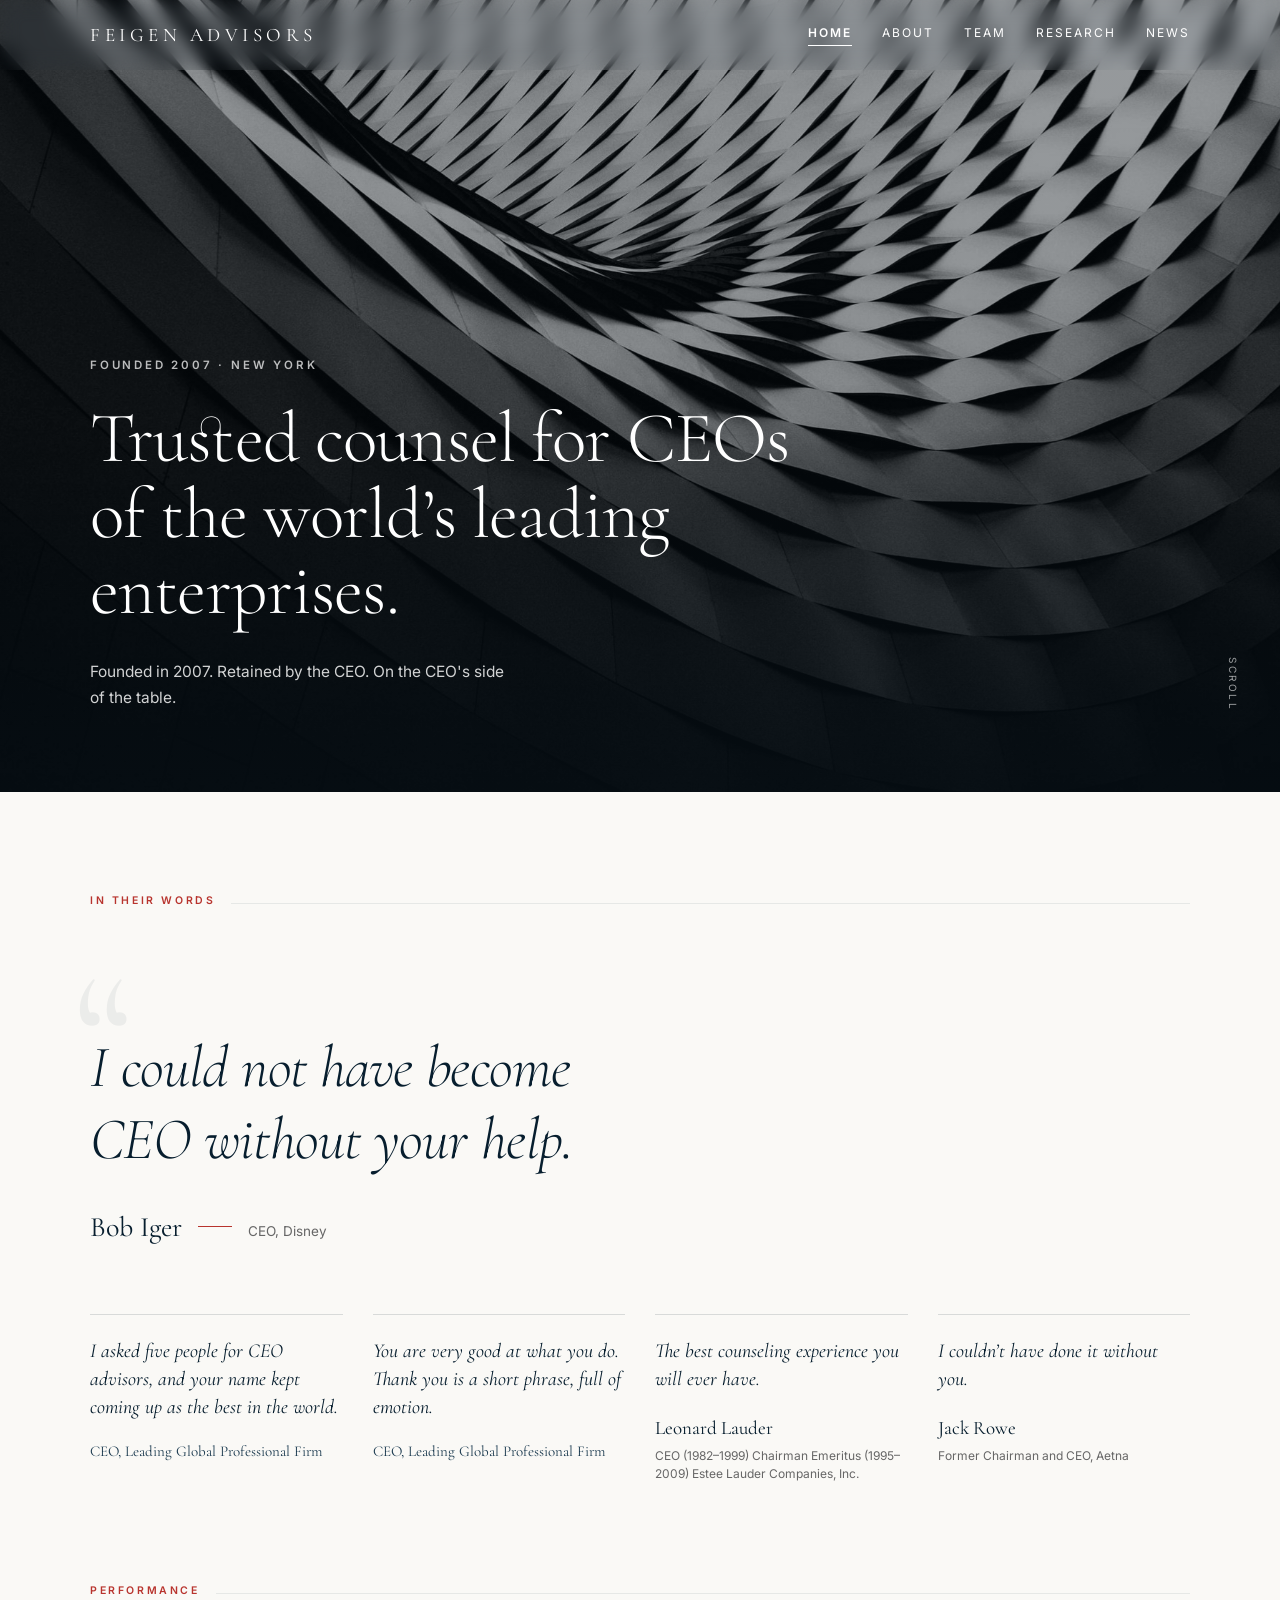
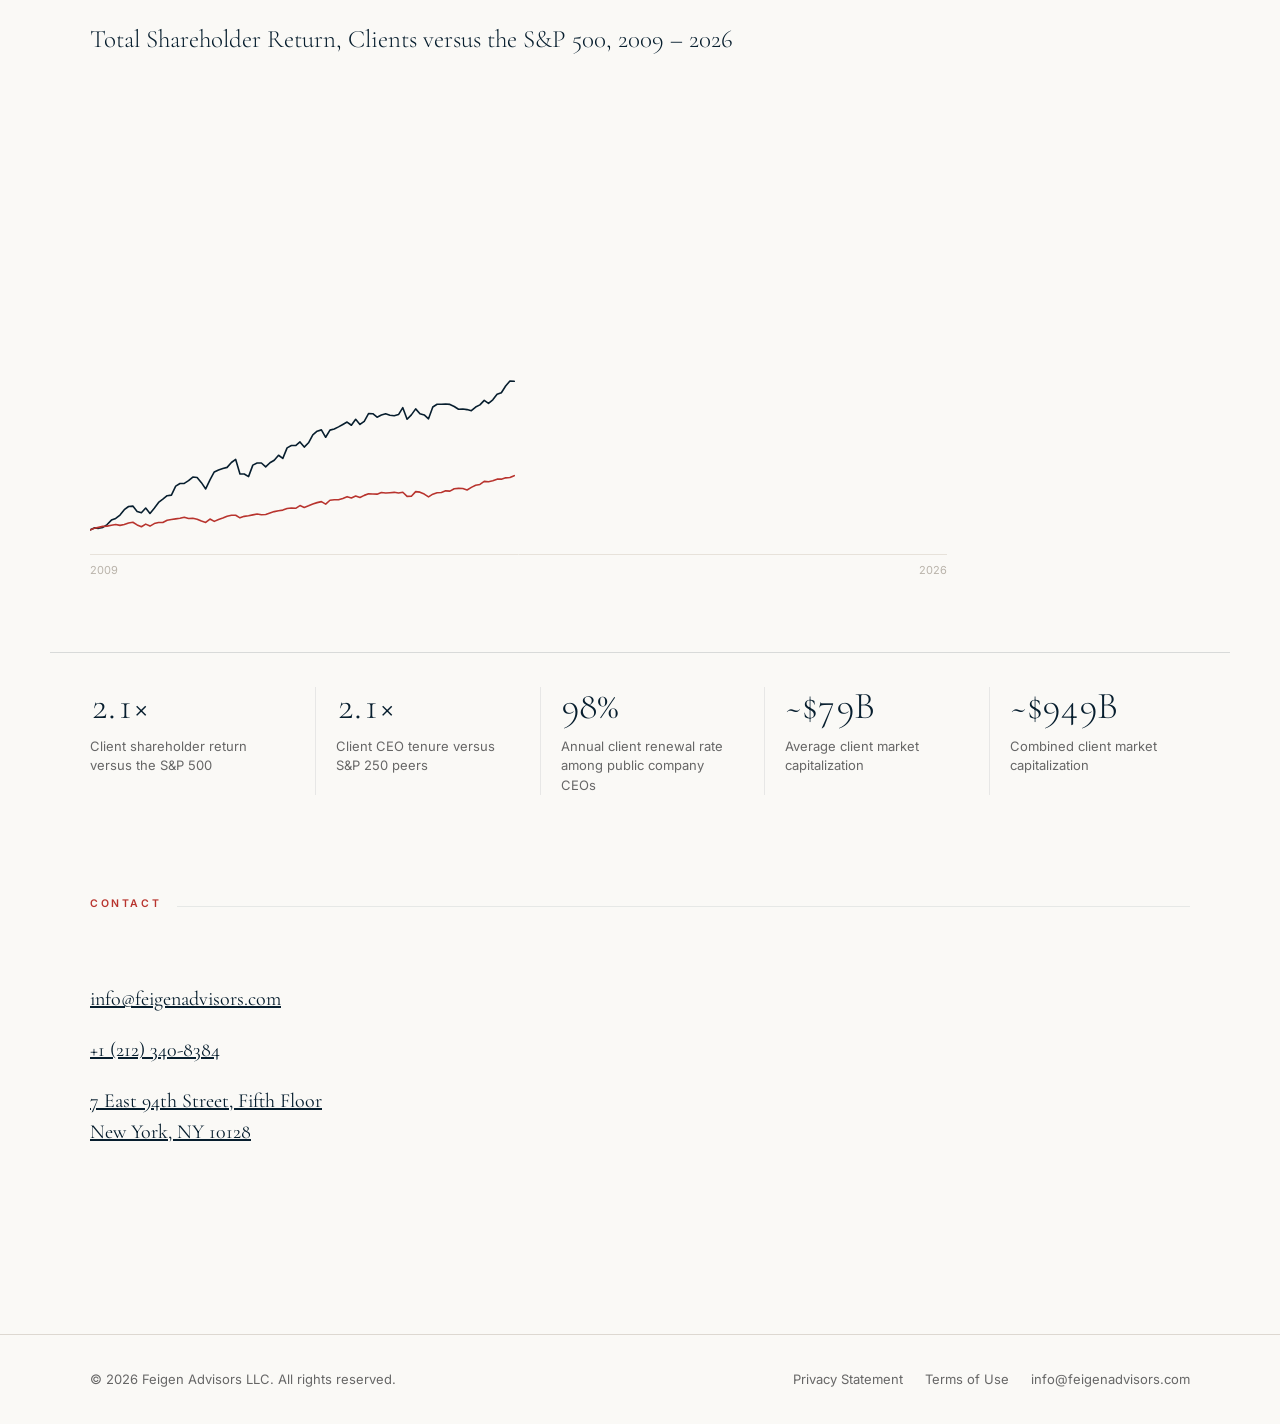
==== commit 65d21166: "Apply Anton's 30 Sep feedback across all five pages Co-Authored-By: Claude Opus 5 <noreply@anthropic" ====
--- a/index.html
+++ b/index.html
@@ -32,21 +32,13 @@
   <div class="hero-x__scroll">Scroll</div>
 </section>
 
-<section class="press">
-  <p class="press__lab">The firm&rsquo;s work appears in</p>
-  <div class="press__track"><span>The New York Times</span><span>The Wall Street Journal</span><span>Bloomberg</span><span>Fortune</span><span>Harvard Business Review</span><span>Forbes</span><span>CNBC</span><span>Financial Times</span></div>
+<div class="shead reveal"><b>In their words</b><i></i></div>
+<section class="voices">
+  <figure class="voices__lead reveal"><blockquote>I could not have become CEO without your help.</blockquote><figcaption><span class="nm">Bob Iger</span><span class="rl">CEO, Disney</span></figcaption></figure>
+  <div class="voices__more stagger"><figure class="is-anon"><blockquote>I asked five people for CEO advisors, and your name kept coming up as the best in the world.</blockquote><span class="rl">CEO, Leading Global Professional Firm</span></figure><figure class="is-anon"><blockquote>You are very good at what you do. Thank you is a short phrase, full of emotion.</blockquote><span class="rl">CEO, Leading Global Professional Firm</span></figure><figure><blockquote>The best counseling experience you will ever have.</blockquote><span class="nm">Leonard Lauder</span><span class="rl">CEO (1982–1999) Chairman Emeritus (1995–2009) Estee Lauder Companies, Inc.</span></figure><figure><blockquote>I couldn’t have done it without you.</blockquote><span class="nm">Jack Rowe</span><span class="rl">Former Chairman and CEO, Aetna</span></figure></div>
 </section>
 
-<section class="split reveal">
-  <div class="split__copy">
-    <h2>Retained by the chief executive.</h2>
-    <p>Feigen Advisors does one thing: it counsels the CEO, across the full range of the work &mdash; strategy and value creation, the top team, the board, succession.</p>
-    <p>There is no search arm, no implementation practice, and no second client whose interests could sit across the table. That constraint is the product.</p>
-  </div>
-  <figure class="split__media"><img src="assets/img/arch/tower.jpg" alt=""></figure>
-</section>
-
-<div class="shead reveal"><b>Performance</b><i></i><span>Indexed &middot; 2009&ndash;2026</span></div>
+<div class="shead reveal"><b>Performance</b><i></i></div>
 <h2 class="chart-title reveal">Total Shareholder Return, Clients versus the S&amp;P 500, <span style="white-space:nowrap">2009 &ndash; 2026</span></h2>
 <div class="chart-wrap reveal">
   <div class="chart-box"><canvas></canvas><div class="chart-tip"></div></div>
@@ -58,28 +50,11 @@
 
 <div class="stats reveal stagger"><div class="stat"><div class="stat__n">2.1×</div><div class="stat__l">Client shareholder return versus the S&amp;P 500</div></div><div class="stat"><div class="stat__n">2.1×</div><div class="stat__l">Client CEO tenure versus S&amp;P 250 peers</div></div><div class="stat"><div class="stat__n">99%</div><div class="stat__l">Annual client renewal rate among public company CEOs</div></div><div class="stat"><div class="stat__n">~$80B</div><div class="stat__l">Average client market capitalization</div></div><div class="stat"><div class="stat__n">~$960B</div><div class="stat__l">Combined client market capitalization</div></div></div>
 
-<section class="report reveal">
-  <div class="report__in">
-    <img src="assets/img/covers/2025-ncr-cover.jpg" alt="The 2025 Feigen Advisors New CEO Report">
-    <div>
-      <p class="report__k">The New CEO Report</p>
-      <h3>The 2025 Feigen Advisors New CEO Report</h3>
-      <p>Profiles every new CEO in the top half of the S&amp;P 500 in 2025, with insights from ten years of data on chief executive succession.</p>
-      <a class="btn" href="#">Download the report <i></i></a>
-    </div>
-  </div>
-</section>
-
-<div class="shead reveal"><b>In their words</b><i></i><span>Clients &amp; counsel</span></div>
-<section class="voices">
-  <figure class="voices__lead reveal"><blockquote>I could not have become CEO without your help.</blockquote><figcaption><span class="nm">Bob Iger</span><span class="rl">CEO, Disney</span></figcaption></figure>
-  <div class="voices__more stagger"><figure class="is-anon"><blockquote>I asked five people for CEO advisors, and your name kept coming up as the best in the world.</blockquote><span class="rl">CEO, Leading Global Professional Firm</span></figure><figure class="is-anon"><blockquote>You are very good at what you do. Thank you is a short phrase, full of emotion.</blockquote><span class="rl">CEO, Leading Global Professional Firm</span></figure><figure><blockquote>The best counseling experience you will ever have.</blockquote><span class="nm">Leonard Lauder</span><span class="rl">CEO (1982–1999) Chairman Emeritus (1995–2009) Estee Lauder Companies, Inc.</span></figure><figure><blockquote>I couldn’t have done it without you.</blockquote><span class="nm">Jack Rowe</span><span class="rl">Former Chairman and CEO, Aetna</span></figure></div>
-</section>
-
+<div class="shead reveal"><b>Contact</b><i></i></div>
 <div class="wrap contact reveal">
-  <h2>On the CEO&rsquo;s side of the table.</h2>
-  <p class="prose">Retained by the chief executive, never by the board against them.
-     <a href="mailto:info@feigenadvisors.com">info@feigenadvisors.com</a></p>
+  <p class="contact__line"><a href="mailto:info@feigenadvisors.com">info@feigenadvisors.com</a></p>
+  <p class="contact__line"><a href="tel:+12123408384">+1 (212) 340-8384</a></p>
+  <p class="contact__line"><a href="https://www.google.com/maps/search/?api=1&amp;query=7%20East%2094th%20Street%2C%20Fifth%20Floor%2C%20New%20York%2C%20NY%2010128" target="_blank" rel="noopener noreferrer">7 East 94th Street, Fifth Floor<br>New York, NY 10128</a></p>
 </div>
 
 <script>window.FEIGEN_CHART = {
--- a/assets/css/site.css
+++ b/assets/css/site.css
@@ -50,7 +50,13 @@
 a{color:inherit}
 
 /* ---- LAYOUT ------------------------------------------------- */
-.wrap{max-width:var(--content);margin:0 auto;padding:0 var(--pad-desktop)}
+/* Content shares the section heads' container so labels and body text sit on
+   the same left edge. The readable measure is set on the text itself rather
+   than by centring a narrow column, which is what left the body indented
+   ~250px from its own heading. */
+.wrap{max-width:1180px;margin:0 auto;padding:0 var(--pad-desktop)}
+.wrap .prose,.wrap .page-head p{max-width:68ch}
+.wrap .items{max-width:900px}
 /* Team is a gallery, not a reading column: the 680px measure squeezes four
    portraits to thumbnails and breaks the names across lines. */
 .wrap--wide{max-width:1180px}
@@ -150,11 +156,14 @@
 .chart-section{margin-top:calc(var(--space-section) * 1.5)}
 .chart-title{
   /* Left-aligned, and sharing the chart's container so their left edges agree. */
-  max-width:var(--chart);margin:0 auto var(--space-label);padding:0 var(--pad-desktop);
+  max-width:1180px;margin:0 auto var(--space-label);padding:0 var(--pad-desktop);
   font-family:var(--serif);font-size:var(--fz-title);line-height:1.3;text-align:left;
 }
-.chart-wrap{max-width:var(--chart);margin:0 auto;padding:0 var(--pad-desktop)}
-.chart-box{position:relative;height:500px}
+/* The title, the chart and the section label all share the page's left edge.
+   The chart keeps its 1040px cap — it is left-aligned inside the wider
+   container rather than centred, so capping and aligning don't fight. */
+.chart-wrap{max-width:1180px;margin:0 auto;padding:0 var(--pad-desktop)}
+.chart-box{position:relative;height:500px;max-width:var(--chart)}
 .chart-box canvas{width:100%;height:100%;display:block}
 .chart-legend{display:none;gap:22px;margin-top:16px;font-family:var(--sans);font-size:13px;color:var(--grey)}
 .chart-legend i{display:inline-block;width:14px;height:2px;margin-right:7px;vertical-align:middle}
--- a/assets/css/components.css
+++ b/assets/css/components.css
@@ -120,8 +120,8 @@
 .bench__list li{border-bottom:1px solid var(--ink-08)}
 .bench__list button{display:flex;align-items:baseline;gap:18px;width:100%;padding:18px 0;
   background:none;border:0;text-align:left;cursor:pointer;font:inherit;color:var(--grey);
-  transition:color .3s var(--ease),padding-left .3s var(--ease)}
-.bench__list button:hover,.bench__list button[aria-selected="true"]{color:var(--ink);padding-left:10px}
+  transition:color .3s var(--ease)}
+.bench__list button:hover,.bench__list button[aria-selected="true"]{color:var(--ink)}
 .bench__list .n{font-family:var(--serif);font-size:clamp(22px,2.4vw,30px);font-weight:400;line-height:1.1}
 .bench__list .r{margin-left:auto;text-align:right;font-family:var(--sans);font-size:12px;
   line-height:1.4;color:var(--grey);max-width:20ch}
@@ -141,9 +141,7 @@
 .report{max-width:1180px;margin:calc(var(--space-section) * 1.5) auto 0;padding:0 var(--pad-desktop)}
 .report__in{display:grid;grid-template-columns:230px minmax(0,1fr);gap:52px;align-items:center;
   background:#fff;border:1px solid var(--ink-08);padding:44px}
-.report__in img{width:100%;box-shadow:0 18px 40px -22px rgba(7,30,46,.5);
-  transform:translateY(0);transition:transform .5s var(--ease)}
-.report__in:hover img{transform:translateY(-5px)}
+.report__in img{width:100%;box-shadow:0 18px 40px -22px rgba(7,30,46,.5)}
 .report__k{font-family:var(--sans);font-size:10.5px;font-weight:600;letter-spacing:2.6px;
   text-transform:uppercase;color:var(--red);margin:0 0 14px}
 .report h3{font-family:var(--serif);font-weight:400;font-size:clamp(24px,2.8vw,34px);
@@ -154,8 +152,8 @@
   border:1px solid var(--ink);padding:14px 22px;background:none;cursor:pointer;
   transition:background .3s var(--ease),color .3s var(--ease)}
 .btn:hover{background:var(--ink);color:#fff}
-.btn i{display:block;width:16px;height:1px;background:currentColor;transition:width .3s var(--ease)}
-.btn:hover i{width:26px}
+.btn i{display:block;width:16px;height:1px;background:currentColor}
+
 @media(max-width:1023px){.report{padding:0 var(--pad-tablet)}}
 @media(max-width:860px){.report{padding:0 var(--pad-mobile)}
   .report__in{grid-template-columns:1fr;gap:28px;padding:26px}
@@ -204,13 +202,10 @@
 @media(max-width:767px){.phero{min-height:300px}
   .phero__in{padding-left:var(--pad-mobile);padding-right:var(--pad-mobile)}}
 
-/* ---------- LISTS: hover states worth having ---------- */
-.item{transition:padding-left .35s var(--ease)}
-.item:hover{padding-left:10px}
+/* ---------- LISTS: hover is colour only, no movement ---------- */
 .item__title{transition:color .3s var(--ease)}
 .item:hover .item__title{color:var(--red)}
-.item__cover img{transition:transform .5s var(--ease)}
-.item:hover .item__cover img{transform:translateY(-4px)}
+
 
 /* ---------- ABOUT: numbered practice ---------- */
 .practice{max-width:1180px;margin:0 auto;padding:0 var(--pad-desktop);
@@ -224,11 +219,7 @@
 @media(max-width:1023px){.practice{padding:0 var(--pad-tablet);gap:30px}}
 @media(max-width:820px){.practice{grid-template-columns:1fr;gap:26px;padding:0 var(--pad-mobile)}}
 
-/* ---------- TEAM grid: lift + stagger ---------- */
-.tm{transition:transform .45s var(--ease)}
-.tm:hover{transform:translateY(-5px)}
-.tm__photo{transition:filter .5s var(--ease)}
-.tm:hover .tm__photo{filter:saturate(1.06) contrast(1.03)}
+/* ---------- TEAM grid: colour only ---------- */
 .tm__name{transition:color .3s var(--ease)}
 .tm:hover .tm__name{color:var(--red)}
 
@@ -282,12 +273,11 @@
   transition-delay:calc(var(--i,0) * 70ms)}
 .js .stagger.is-in > *{opacity:1;transform:none}
 
-/* ---- nav: underline draws from the left ---- */
+/* ---- nav: colour only; the current page keeps a static rule ---- */
 .nav a{position:relative;border-bottom:0 !important}
 .nav a::after{content:"";position:absolute;left:0;right:0;bottom:0;height:1px;
-  background:currentColor;transform:scaleX(0);transform-origin:left;
-  transition:transform .38s var(--ease)}
-.nav a:hover::after,.nav a[aria-current="page"]::after{transform:scaleX(1)}
+  background:currentColor;opacity:0;transition:opacity .3s var(--ease)}
+.nav a[aria-current="page"]::after{opacity:1}
 
 /* ---- quotes cross-fade instead of cutting ---- */
 .quotes{position:relative}
@@ -298,13 +288,8 @@
 .dots button{transition:background .3s var(--ease),transform .3s var(--ease)}
 .dots button[aria-selected="true"]{transform:scale(1.35)}
 
-/* ---- buttons and links ---- */
-.btn{position:relative;overflow:hidden}
-.btn::before{content:"";position:absolute;inset:0;background:var(--ink);
-  transform:scaleX(0);transform-origin:left;transition:transform .42s var(--ease);z-index:-1}
-.btn:hover::before{transform:scaleX(1)}
-.btn{z-index:0;transition:color .42s var(--ease),border-color .42s var(--ease)}
-.btn:hover{background:none}
+/* ---- buttons: colour only ---- */
+.btn{transition:background .3s var(--ease),color .3s var(--ease),border-color .3s var(--ease)}
 
 /* ---- first paint ----
    The fade-in is held by JS, so a script error would otherwise leave a
@@ -369,3 +354,108 @@
 .voices__more figure.is-anon .rl{font-family:var(--serif);font-size:15px;color:var(--ink-2);font-style:normal}
 @media(max-width:1023px){.voices__more{grid-template-columns:repeat(2,1fr);gap:30px 24px}}
 @media(max-width:600px){.voices__more{grid-template-columns:1fr}}
+
+/* =============================================================
+   PRESS REGISTER (News)
+   The outlet is the prestige signal on this page, so it is set as
+   a masthead rather than as grey caption text under the headline.
+   Grouped by year, because a decade of continuous coverage is
+   itself a proof point that an undifferentiated list hides.
+   ============================================================= */
+.reg{max-width:1180px;margin:0 auto;padding:0 var(--pad-desktop)}
+@media(max-width:1023px){.reg{padding:0 var(--pad-tablet)}}
+@media(max-width:767px){.reg{padding:0 var(--pad-mobile)}}
+
+.reg__year{display:flex;align-items:baseline;gap:20px;
+  margin:calc(var(--space-section) * .48) 0 4px;padding-top:15px;
+  border-top:1px solid var(--ink-14)}
+.reg__year:first-of-type{margin-top:0}
+.reg__year b{font-family:var(--serif);font-weight:300;font-size:clamp(30px,3.4vw,46px);
+  line-height:1;letter-spacing:-.01em;font-variant-numeric:tabular-nums}
+.reg__year span{font-family:var(--sans);font-size:10.5px;letter-spacing:2.2px;
+  text-transform:uppercase;color:var(--grey);margin-left:auto}
+
+.reg__list{margin:0;padding:0;list-style:none}
+.reg__row{border-bottom:1px solid var(--ink-08)}
+.reg__row a{display:grid;grid-template-columns:250px minmax(0,1fr) 110px;gap:34px;
+  align-items:baseline;padding:26px 0;text-decoration:none}
+.reg__outlet{font-family:var(--serif);font-size:19px;line-height:1.3;color:var(--ink);
+  transition:color .3s var(--ease)}
+.reg__row a:hover .reg__outlet{color:var(--red)}
+.reg__title{font-family:var(--serif);font-size:clamp(20px,1.9vw,25px);line-height:1.34;
+  color:var(--ink-2);transition:color .3s var(--ease);text-wrap:pretty}
+.reg__row a:hover .reg__title{color:var(--ink)}
+.reg__date{font-family:var(--sans);font-size:12px;letter-spacing:1.4px;text-transform:uppercase;
+  color:var(--grey);text-align:right;white-space:nowrap;font-variant-numeric:tabular-nums}
+@media(max-width:900px){
+  .reg__row a{grid-template-columns:1fr;gap:8px;padding:20px 0}
+  .reg__outlet{font-size:16px}
+  .reg__date{text-align:left}
+}
+
+/* =============================================================
+   NEWS — FEATURED & CARDS (treatment B)
+   ============================================================= */
+.nx{max-width:1180px;margin:0 auto;padding:0 var(--pad-desktop)}
+@media(max-width:1023px){.nx{padding:0 var(--pad-tablet)}}
+@media(max-width:767px){.nx{padding:0 var(--pad-mobile)}}
+
+.nx__feat{display:grid;grid-template-columns:minmax(0,1fr) minmax(0,.62fr);gap:60px;
+  align-items:center;padding-bottom:clamp(38px,5vh,54px);
+  border-bottom:1px solid var(--ink-14);margin-bottom:clamp(38px,5vh,54px)}
+.nx__kick{font-family:var(--sans);font-size:10.5px;font-weight:600;letter-spacing:2.6px;
+  text-transform:uppercase;color:var(--red);margin:0 0 20px}
+.nx__feat h2{font-family:var(--serif);font-weight:300;font-size:clamp(30px,4vw,52px);
+  line-height:1.14;letter-spacing:-.01em;margin:0;text-wrap:pretty}
+.nx__feat h2 a{text-decoration:none;transition:color .3s var(--ease)}
+.nx__feat h2 a:hover{color:var(--red)}
+
+/* The read-through card carries the masthead and the action. It deliberately
+   holds no excerpt: quoting an article we do not have the text of would mean
+   inventing words and attributing them to a real publication. */
+.nx__card{background:#fff;border:1px solid var(--ink-08);padding:36px}
+.nx__card .paper{font-family:var(--serif);font-size:clamp(22px,2.4vw,30px);line-height:1.2;
+  display:block;margin-bottom:10px}
+.nx__card .desk{font-family:var(--sans);font-size:11.5px;letter-spacing:1.8px;text-transform:uppercase;
+  color:var(--grey);display:block;margin-bottom:26px}
+@media(max-width:900px){.nx__feat{grid-template-columns:1fr;gap:30px}}
+
+.nx__grid{display:grid;grid-template-columns:repeat(3,1fr);gap:38px 30px}
+.nx__grid a{display:block;text-decoration:none;border-top:1px solid var(--ink-14);padding-top:20px;
+  transition:border-top-color .35s var(--ease)}
+.nx__grid a:hover{border-top-color:var(--red)}
+.nx__grid .paper{display:block;font-family:var(--sans);font-size:10.5px;font-weight:600;
+  letter-spacing:2.2px;text-transform:uppercase;color:var(--grey);margin-bottom:14px}
+.nx__grid h3{font-family:var(--serif);font-weight:400;font-size:21px;line-height:1.32;margin:0 0 16px;
+  transition:color .3s var(--ease);text-wrap:pretty}
+.nx__grid a:hover h3{color:var(--red)}
+.nx__grid .when{font-family:var(--sans);font-size:11px;letter-spacing:1.6px;
+  text-transform:uppercase;color:var(--grey)}
+@media(max-width:900px){.nx__grid{grid-template-columns:repeat(2,1fr);gap:28px 22px}}
+@media(max-width:560px){.nx__grid{grid-template-columns:1fr}}
+
+/* =============================================================
+   TEAM — back to the original stacked format (per Anton, 2026-09-30).
+   The grid is gone; each member is a row with the portrait at the
+   left and the name, role and expander beside it.
+   ============================================================= */
+.roster{max-width:900px}
+.roster .tm{border-bottom:1px solid var(--ink-08)}
+.roster .tm:last-child{border-bottom:0}
+.roster .tm__btn{display:flex;align-items:flex-start;gap:26px;width:100%;
+  padding:calc(var(--space-item) / 2) 0;background:none;border:0;text-align:left;
+  cursor:pointer;font:inherit;color:inherit}
+.roster .tm__photo{flex:0 0 84px;width:84px;max-width:84px;height:105px;
+  object-fit:cover;object-position:50% 10%}
+.roster .tm__text{display:block;padding-top:4px}
+.roster .tm__name{display:block;font-family:var(--serif);font-size:var(--fz-title);line-height:1.2}
+.roster .tm__role{display:block;font-family:var(--sans);font-size:14px;line-height:1.45;
+  color:var(--grey);margin-top:4px}
+.roster .tm__more{display:inline-block;margin-top:10px}
+.roster .tm__bio{padding-left:110px}
+.roster .tm:hover{transform:none}
+@media(max-width:640px){
+  .roster .tm__btn{gap:16px}
+  .roster .tm__photo{flex:0 0 64px;width:64px;max-width:64px;height:80px}
+  .roster .tm__bio{padding-left:0}
+}
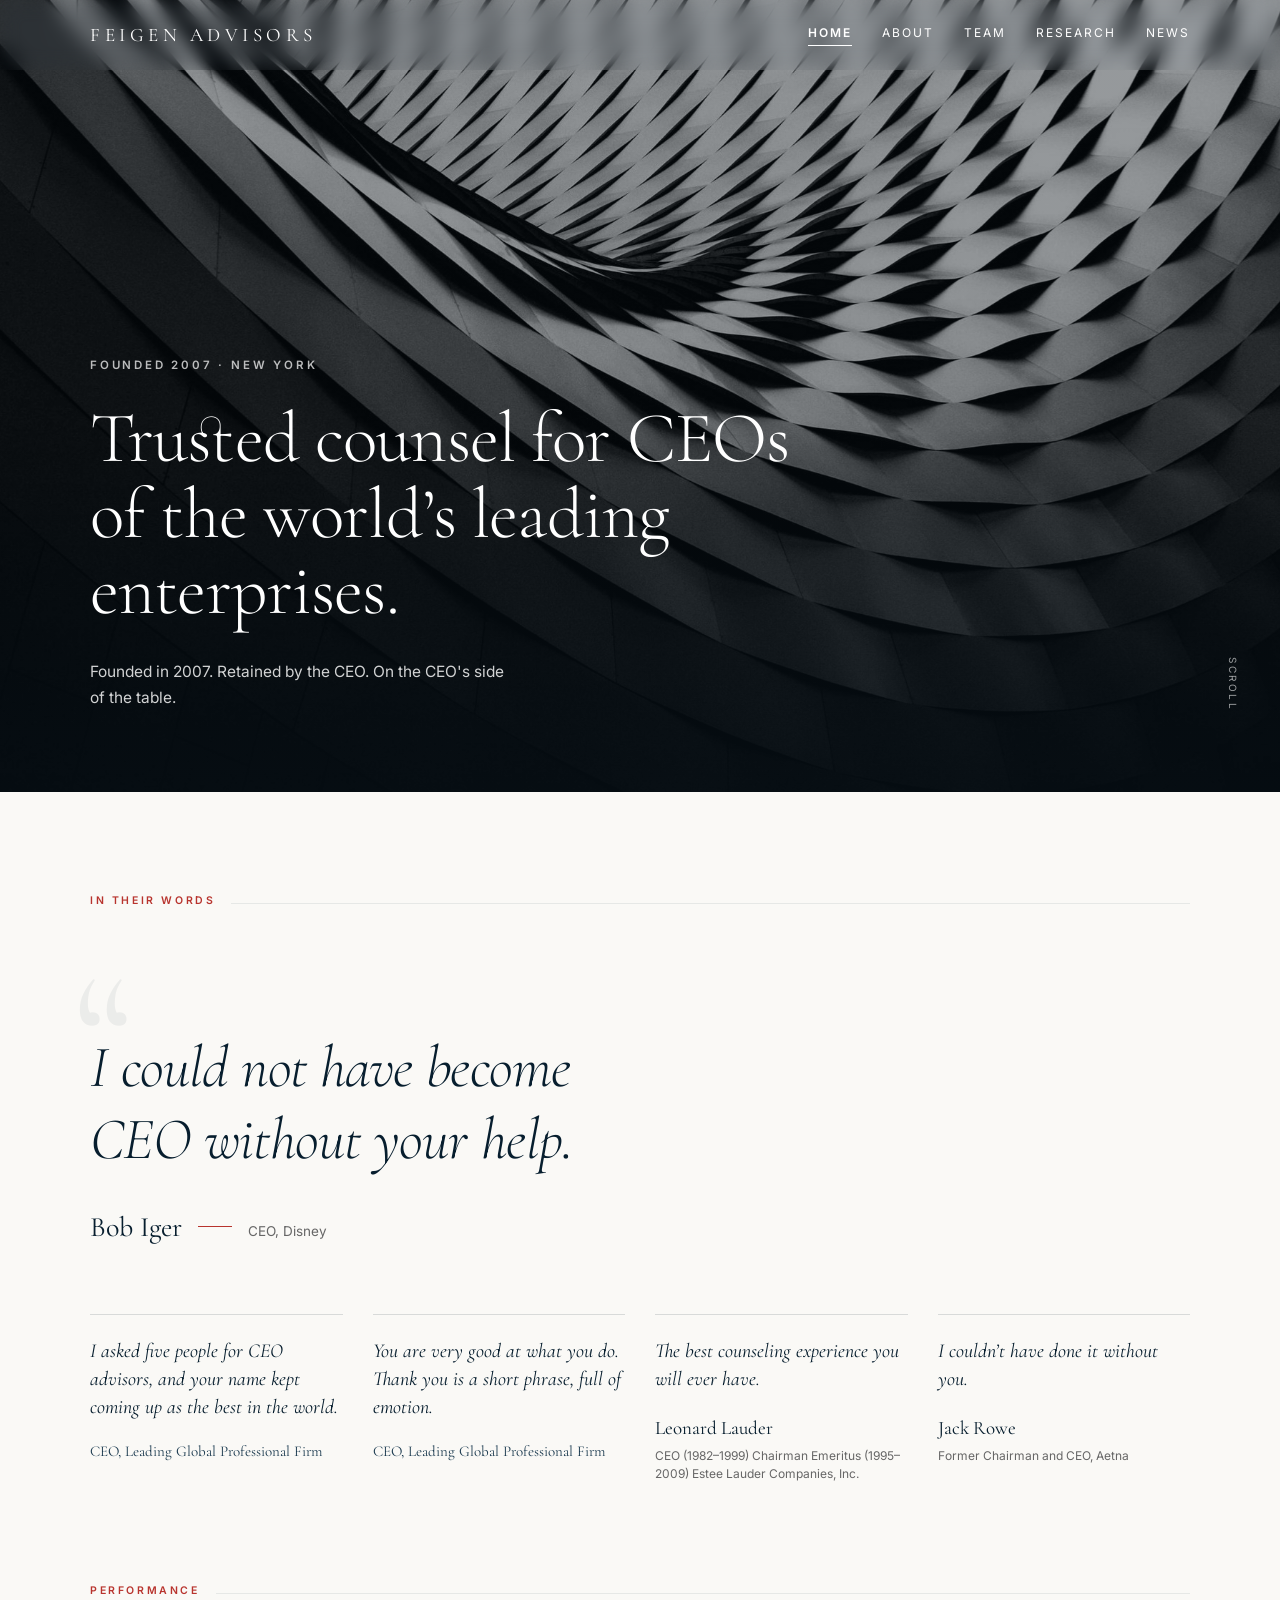
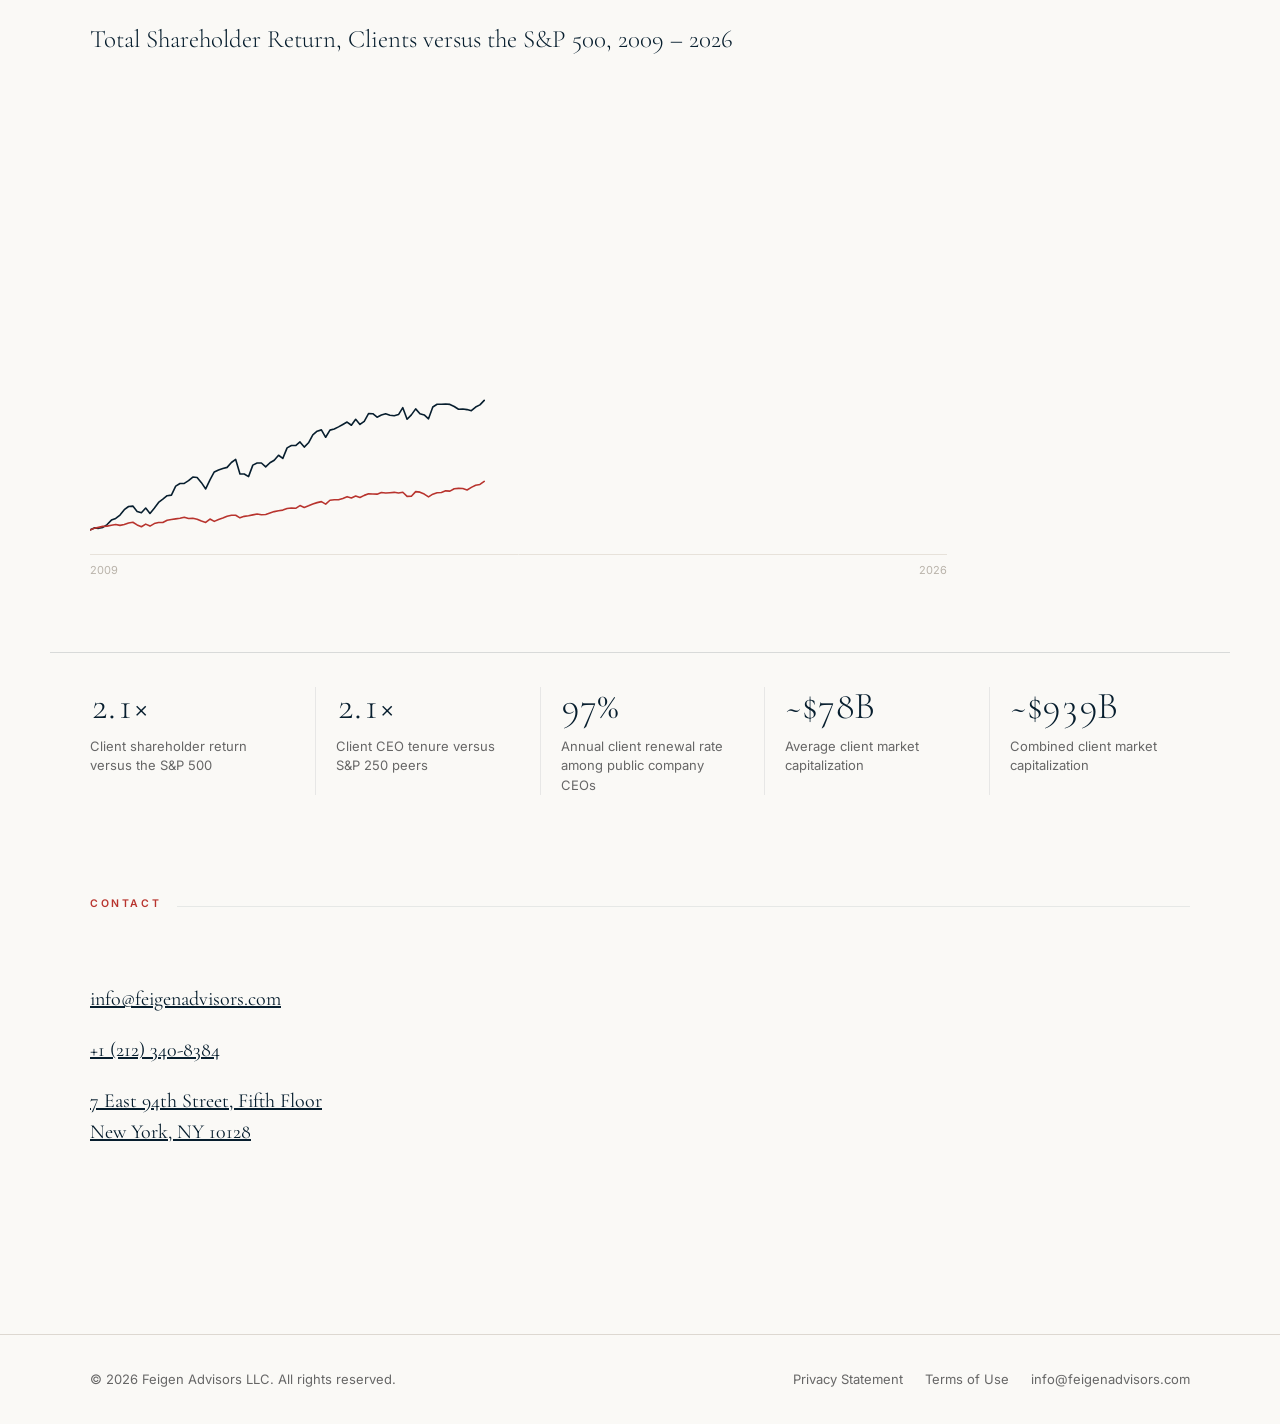
==== commit 104d7070: "Fix the mobile menu; version asset URLs Co-Authored-By: Claude Opus 5 <noreply@anthropic.com>" ====
--- a/index.html
+++ b/index.html
@@ -9,8 +9,8 @@
 <link rel="preconnect" href="https://fonts.googleapis.com">
 <link rel="preconnect" href="https://fonts.gstatic.com" crossorigin>
 <link href="https://fonts.googleapis.com/css2?family=Cormorant+Garamond:ital,wght@0,300;0,400;0,500;1,400&family=Inter:wght@400;500;600&display=swap" rel="stylesheet">
-<link rel="stylesheet" href="assets/css/site.css">
-<link rel="stylesheet" href="assets/css/components.css">
+<link rel="stylesheet" href="assets/css/site.css?v=4d853dae">
+<link rel="stylesheet" href="assets/css/components.css?v=daffe337">
 </head>
 <body>
 <header class="site-head">
@@ -67,7 +67,7 @@
     <nav><a href="#">Privacy Statement</a><a href="#">Terms of Use</a><a href="mailto:info@feigenadvisors.com">info@feigenadvisors.com</a></nav>
   </div>
 </footer>
-<script src="assets/js/site.js"></script>
-<script src="assets/js/components.js"></script>
+<script src="assets/js/site.js?v=30e72dc1"></script>
+<script src="assets/js/components.js?v=aedcb567"></script>
 </body>
 </html>
--- a/assets/css/components.css
+++ b/assets/css/components.css
@@ -459,3 +459,23 @@
   .roster .tm__photo{flex:0 0 64px;width:64px;max-width:64px;height:80px}
   .roster .tm__bio{padding-left:0}
 }
+
+/* =============================================================
+   MOBILE DRAWER
+   While the drawer is open the header must drop its over-the-hero
+   treatment: the drawer's background is paper, so white links on it
+   measure 1.05:1 and cannot be read at all.
+   ============================================================= */
+.site-head.is-menu-open{background:var(--paper);border-bottom-color:var(--rule)}
+.site-head--over.is-menu-open .logo,
+.site-head--over.is-menu-open .nav a{color:var(--ink)}
+.site-head--over.is-menu-open .nav a[aria-current="page"]{color:var(--red)}
+.site-head--over.is-menu-open .nav-toggle span{background:var(--ink)}
+@media(max-width:767px){
+  /* a real tap target, and rows that read as rows */
+  .nav a{padding:15px var(--pad-mobile);font-size:12.5px}
+  .nav a + a{border-top:1px solid var(--ink-08)}
+  .nav a::after{display:none}
+  .nav-toggle{width:44px;height:44px;display:flex;flex-direction:column;
+    justify-content:center;align-items:flex-end}
+}
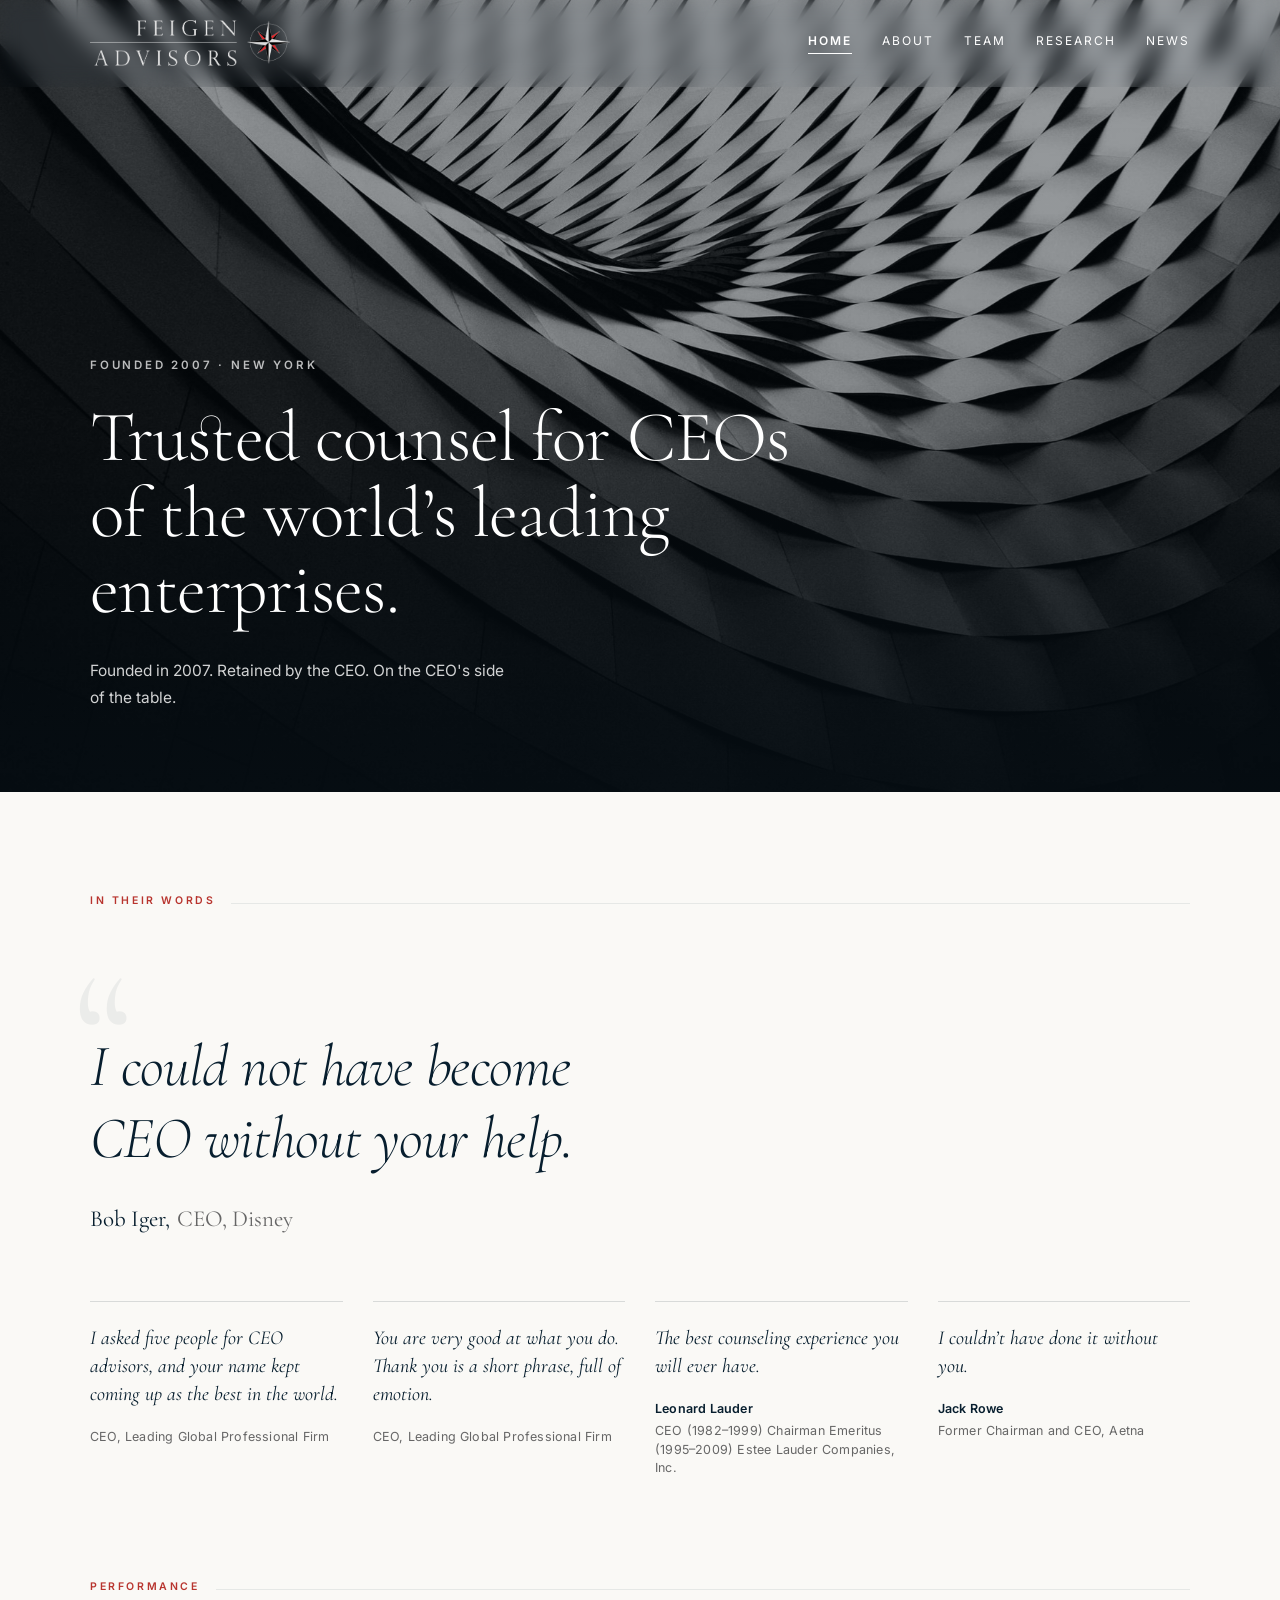
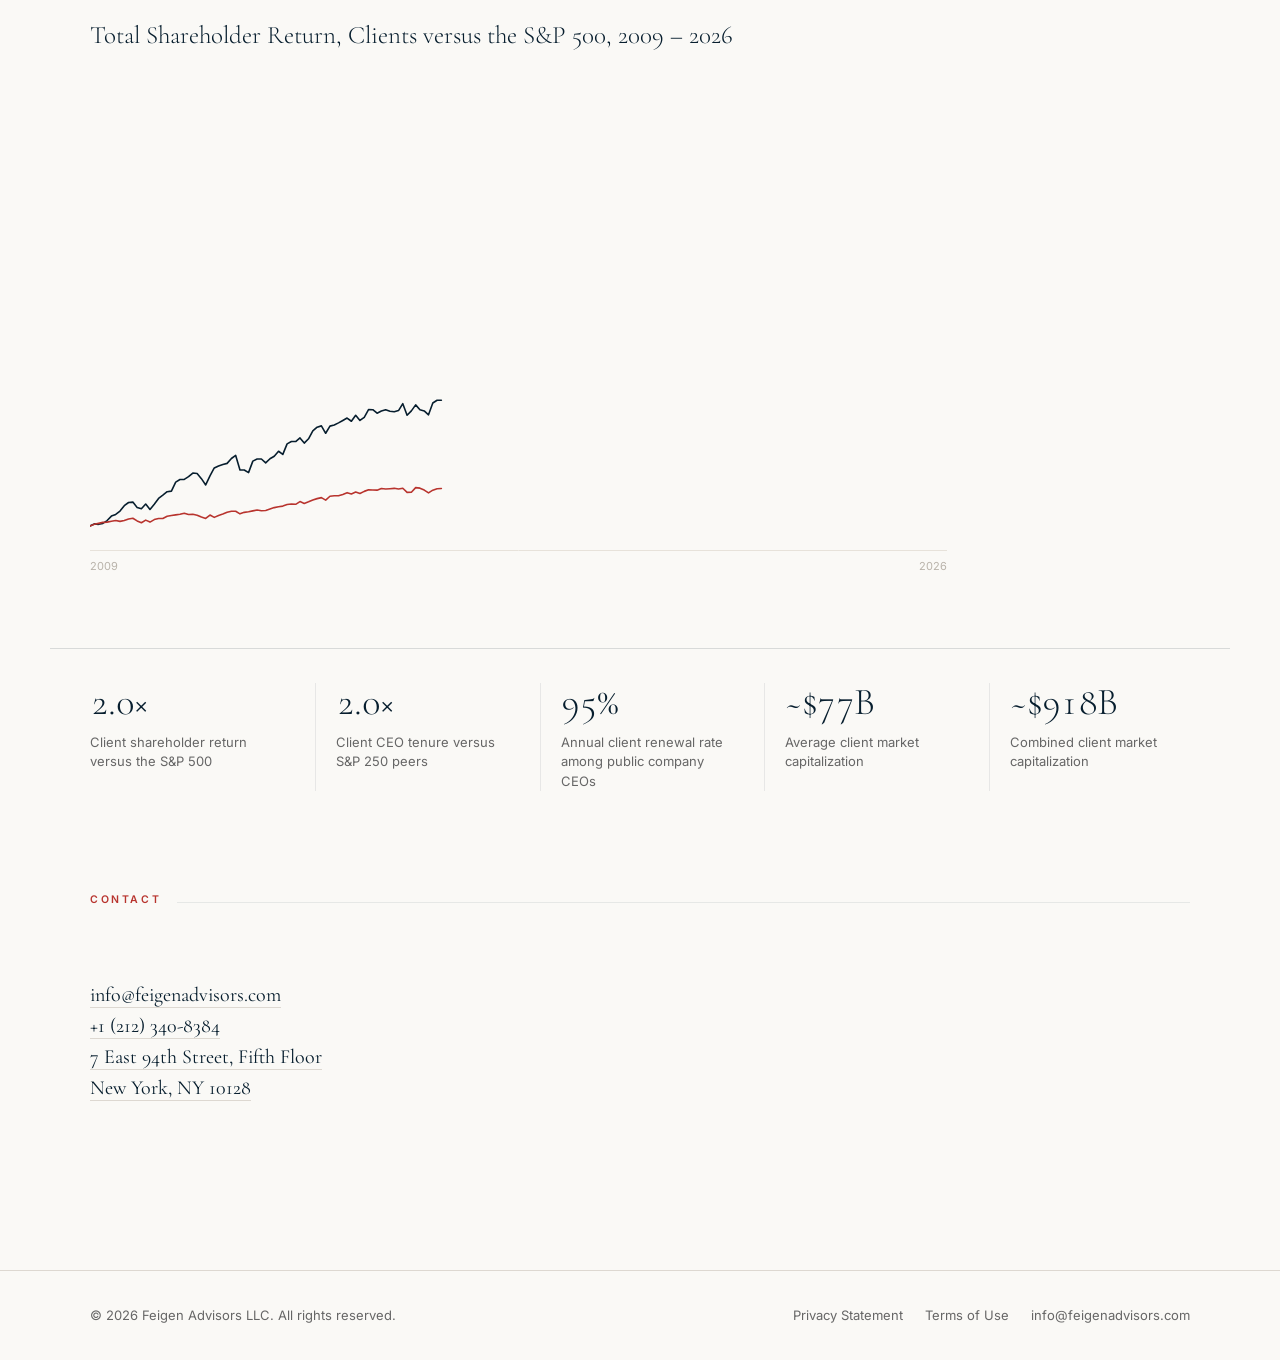
==== commit 24b08b82: "Round 3: logo, report request form, banner and layout changes Co-Authored-By: Claude Opus 5 <noreply" ====
--- a/index.html
+++ b/index.html
@@ -10,12 +10,15 @@
 <link rel="preconnect" href="https://fonts.gstatic.com" crossorigin>
 <link href="https://fonts.googleapis.com/css2?family=Cormorant+Garamond:ital,wght@0,300;0,400;0,500;1,400&family=Inter:wght@400;500;600&display=swap" rel="stylesheet">
 <link rel="stylesheet" href="assets/css/site.css?v=4d853dae">
-<link rel="stylesheet" href="assets/css/components.css?v=daffe337">
+<link rel="stylesheet" href="assets/css/components.css?v=6e958026">
 </head>
 <body>
 <header class="site-head">
   <div class="site-head__in">
-    <a class="logo" href="index.html">FEIGEN ADVISORS</a>
+    <a class="logo" href="index.html" aria-label="Feigen Advisors">
+      <img class="logo__light" src="assets/img/logo/lockup-light.png?v=b711af8f" alt="Feigen Advisors">
+      <img class="logo__dark" src="assets/img/logo/lockup-dark.png?v=1d22ed79" alt="">
+    </a>
     <button class="nav-toggle" aria-label="Menu" aria-expanded="false"><span></span><span></span><span></span></button>
     <nav class="nav"><a href="index.html" aria-current="page">Home</a><a href="about.html">About</a><a href="team.html">Team</a><a href="research.html">Research</a><a href="news.html">News</a></nav>
   </div>
@@ -29,7 +32,6 @@
     <h1 class="hero-x__title"><span class="hero-x__line"><span>Trusted counsel for CEOs</span></span><span class="hero-x__line"><span>of the world’s leading enterprises.</span></span></h1>
     <p class="hero-x__sub">Founded in 2007. Retained by the CEO. On the CEO's side of the table.</p>
   </div>
-  <div class="hero-x__scroll">Scroll</div>
 </section>
 
 <div class="shead reveal"><b>In their words</b><i></i></div>
@@ -68,6 +70,6 @@
   </div>
 </footer>
 <script src="assets/js/site.js?v=30e72dc1"></script>
-<script src="assets/js/components.js?v=aedcb567"></script>
+<script src="assets/js/components.js?v=aa709afd"></script>
 </body>
 </html>
--- a/assets/css/components.css
+++ b/assets/css/components.css
@@ -479,3 +479,83 @@
   .nav-toggle{width:44px;height:44px;display:flex;flex-direction:column;
     justify-content:center;align-items:flex-end}
 }
+
+/* =============================================================
+   ROUND 3 (Anton, 2026-10-10)
+   ============================================================= */
+
+/* ---- header logo, swapping with the header's own state ---- */
+.logo{display:block;line-height:0}
+/* The wordmark is two lines, so the lockup needs real height: at 34px each
+   line of type was about 12px and unreadable. */
+.logo img{height:46px;width:auto;display:block}
+/* Scoped under .logo so these beat `.logo img{display:block}` above, which is
+   (0,1,1) and was otherwise winning and showing both variants at once. */
+.logo .logo__light{display:none}
+.site-head--over .logo .logo__light{display:block}
+.site-head--over .logo .logo__dark{display:none}
+.site-head--over.is-menu-open .logo .logo__light{display:none}
+.site-head--over.is-menu-open .logo .logo__dark{display:block}
+@media(max-width:767px){.logo img{height:34px}}
+
+/* ---- quotes: one typographic treatment for every attribution ----
+   Named and anonymous attributions were set in different families, which read
+   as an inconsistency rather than a distinction. */
+.voices__more .nm,
+.voices__more .rl,
+.voices__more figure.is-anon .rl{
+  font-family:var(--sans);font-size:12.5px;line-height:1.5;color:var(--grey);
+  font-style:normal;letter-spacing:.2px}
+.voices__more .nm{color:var(--ink);font-weight:600;margin-bottom:3px}
+
+/* The lead attribution sits on one line, one size, one family. */
+.voices__lead figcaption{display:block;margin-top:28px}
+.voices__lead .nm,.voices__lead .rl{
+  font-family:var(--serif);font-size:clamp(19px,1.9vw,23px);line-height:1.4;
+  font-weight:400;color:var(--ink);display:inline}
+.voices__lead .nm::after{content:",";margin:0;width:auto;height:auto;background:none;
+  display:inline;vertical-align:baseline}
+.voices__lead .rl{margin-left:.3em;color:var(--grey)}
+
+/* ---- contact: lines sit together, not as separate paragraphs ---- */
+.contact__line{margin:0;line-height:1.55}
+.contact__line a{text-decoration:none;border-bottom:1px solid var(--rule)}
+.contact__line a:hover{border-bottom-color:var(--ink)}
+
+/* ---- team: the original layout, circular portraits ----
+   A circle also solves the crop that was cutting Joe Fuller off at the bottom:
+   it is centred on the face rather than filling a 4:5 box. */
+.roster .tm__photo{flex:0 0 72px;width:72px;max-width:72px;height:72px;
+  border-radius:50%;object-fit:cover;object-position:50% 22%}
+.roster .tm__btn{align-items:center;gap:22px}
+.roster .tm__bio{padding-left:94px}
+@media(max-width:640px){
+  .roster .tm__photo{flex:0 0 60px;width:60px;max-width:60px;height:60px}
+  .roster .tm__bio{padding-left:0}
+}
+
+/* ---- report request dialog ---- */
+.btn--sm{padding:10px 16px;font-size:10.5px;margin-top:16px}
+.rq{position:fixed;inset:0;z-index:200;display:flex;align-items:center;justify-content:center;padding:20px}
+.rq[hidden]{display:none}
+.rq__scrim{position:absolute;inset:0;background:rgba(10,14,18,.6)}
+.rq__panel{position:relative;background:#fff;max-width:460px;width:100%;padding:40px;
+  box-shadow:0 40px 90px -40px rgba(7,30,46,.6);max-height:90vh;overflow:auto}
+.rq__x{position:absolute;top:12px;right:14px;background:none;border:0;font-size:26px;
+  line-height:1;color:var(--grey);cursor:pointer}
+.rq__kick{font-family:var(--sans);font-size:10.5px;font-weight:600;letter-spacing:2.4px;
+  text-transform:uppercase;color:var(--red);margin:0 0 12px}
+.rq__title{font-family:var(--serif);font-weight:300;font-size:30px;line-height:1.2;margin:0 0 10px}
+.rq__sub{font-family:var(--sans);font-size:14px;line-height:1.6;color:var(--grey);margin:0 0 26px}
+.rq__form label{display:block;font-family:var(--sans);font-size:11px;font-weight:600;
+  letter-spacing:1.8px;text-transform:uppercase;color:var(--grey);margin-bottom:18px}
+.rq__form input[type=text],.rq__form input[type=email]{display:block;width:100%;margin-top:8px;
+  font-family:var(--serif);font-size:17px;padding:9px 0;border:0;border-bottom:1px solid var(--rule);
+  background:none;color:var(--ink)}
+.rq__form input:focus{outline:none;border-bottom-color:var(--ink)}
+.rq__check{display:flex !important;align-items:flex-start;gap:10px;text-transform:none;
+  letter-spacing:0;font-weight:400;font-size:13px;line-height:1.5;margin-bottom:24px}
+.rq__check input{margin-top:3px}
+.rq__err{font-family:var(--sans);font-size:12.5px;color:var(--red);margin:0 0 14px}
+.rq__fine{font-family:var(--sans);font-size:11.5px;color:var(--grey);margin:18px 0 0}
+@media(max-width:560px){.rq__panel{padding:28px}}
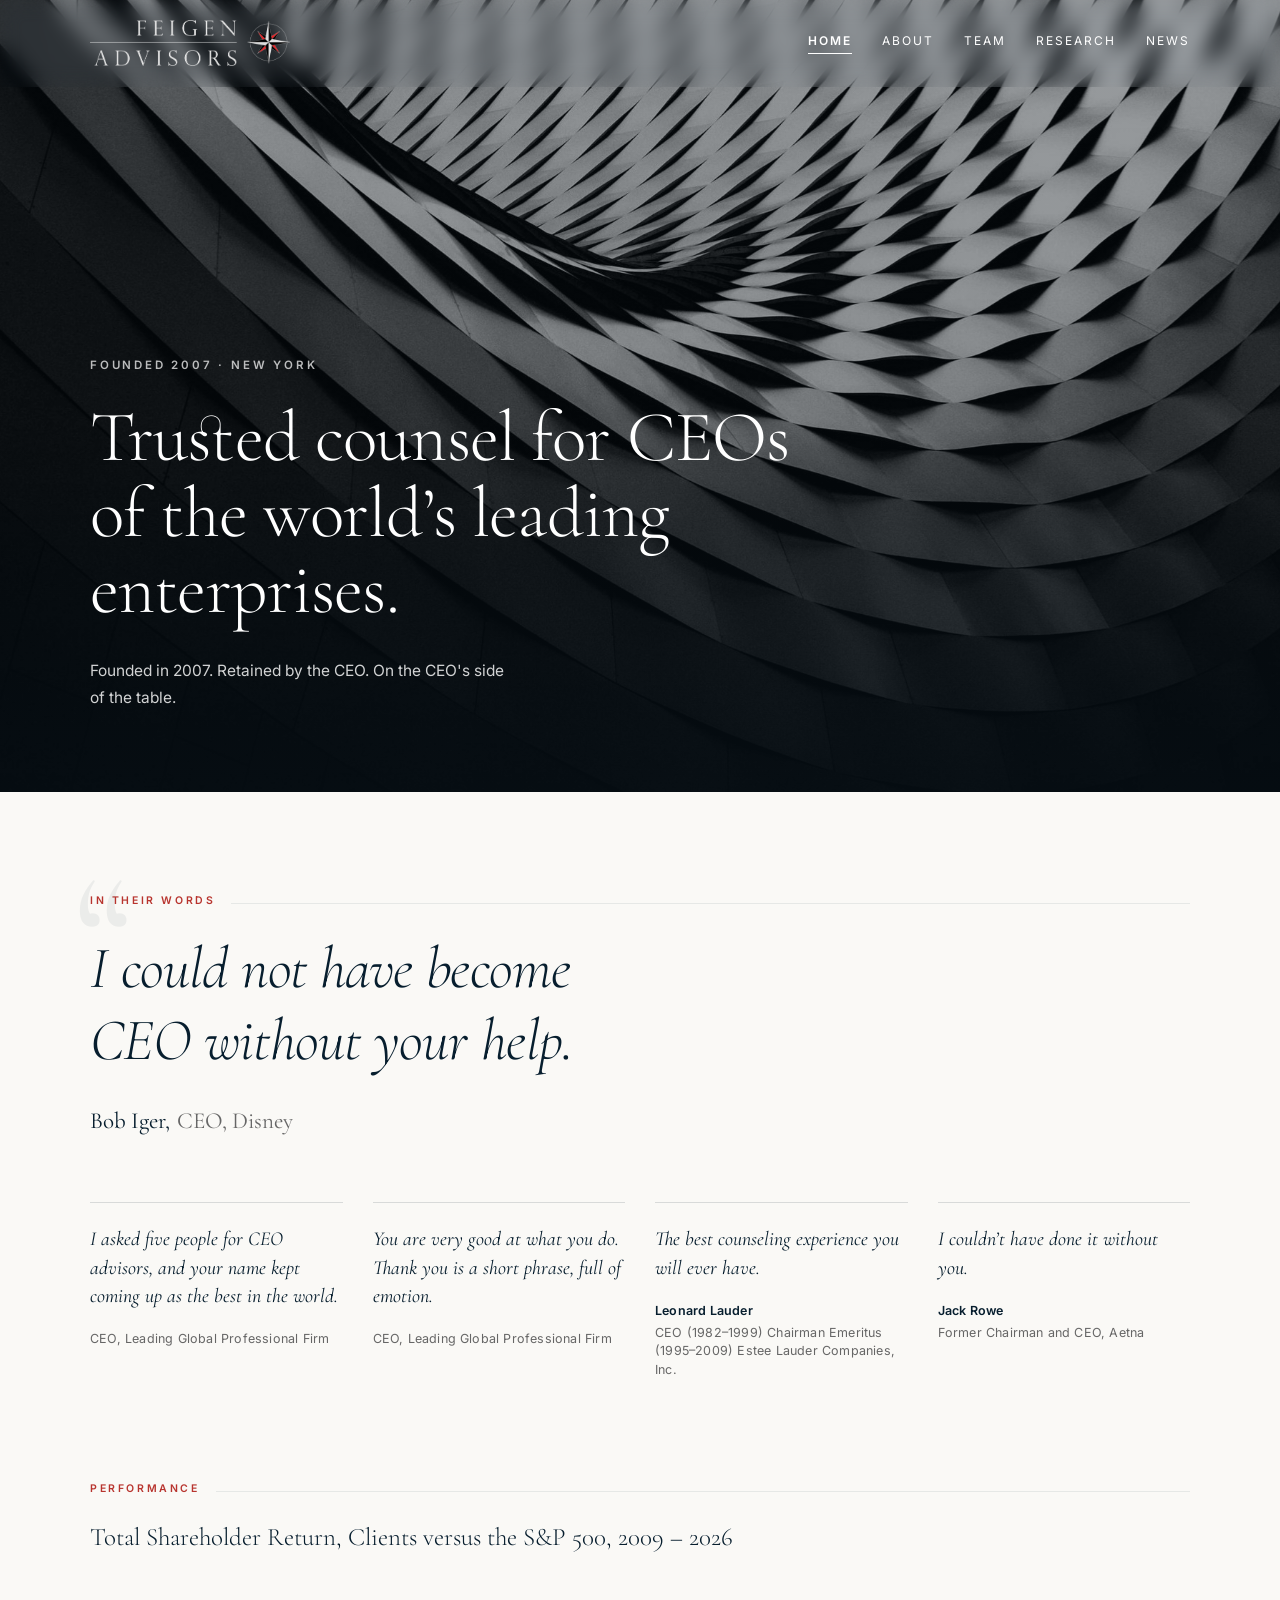
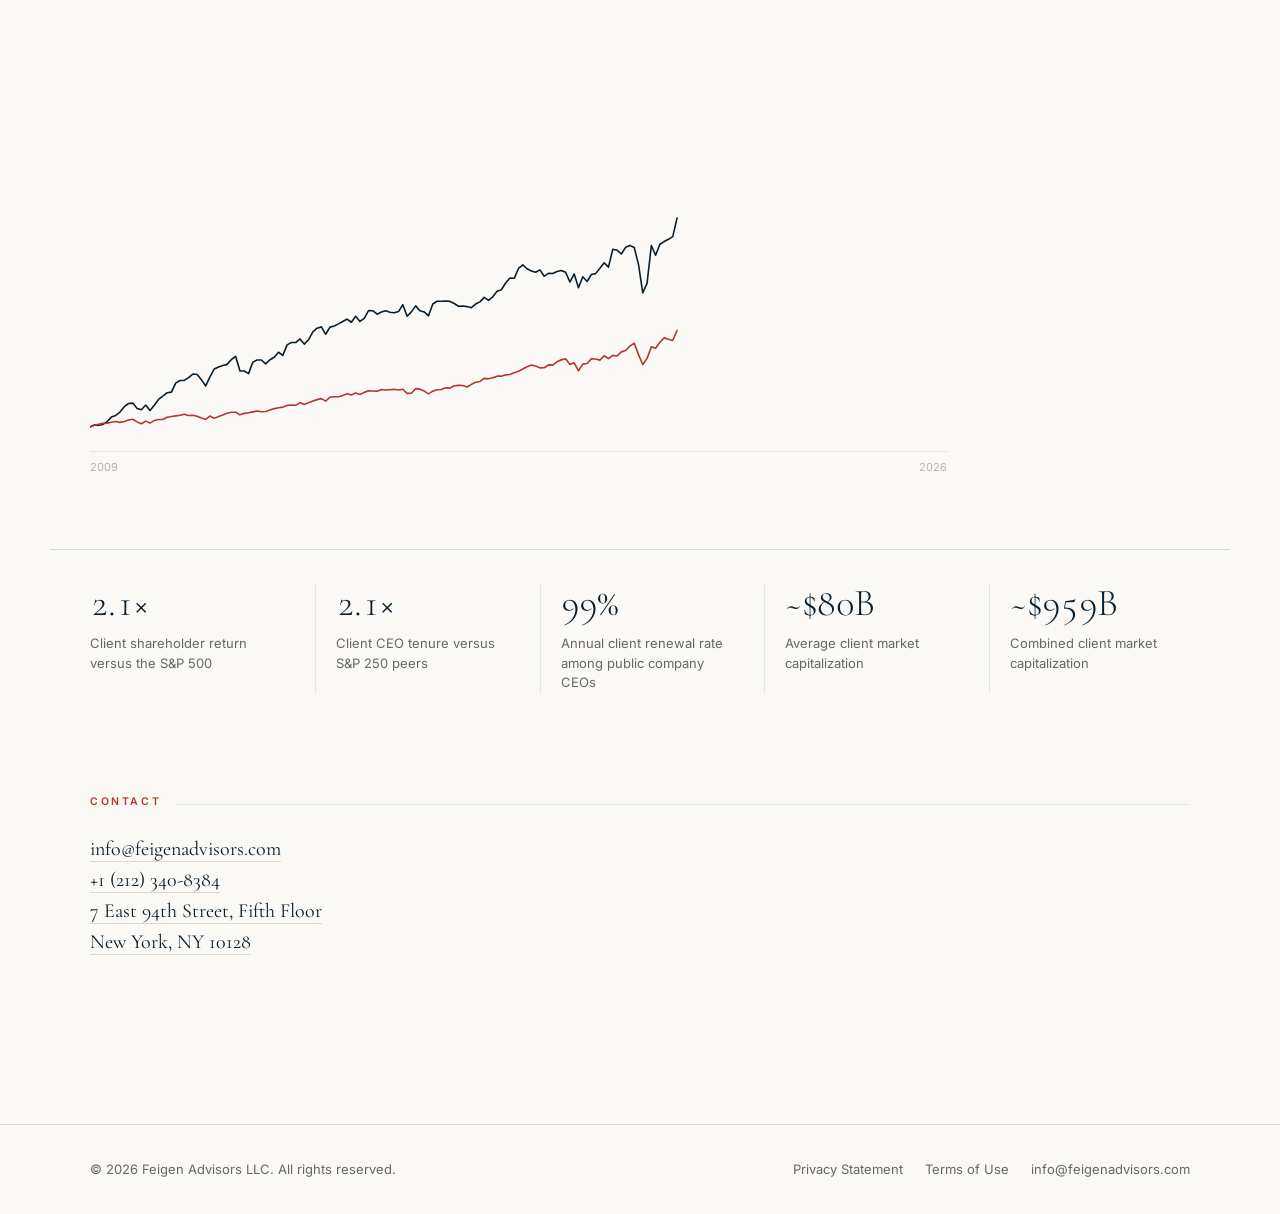
==== commit f177c48e: "Section labels own the gap beneath them Co-Authored-By: Claude Opus 5 <noreply@anthropic.com>" ====
--- a/index.html
+++ b/index.html
@@ -10,7 +10,7 @@
 <link rel="preconnect" href="https://fonts.gstatic.com" crossorigin>
 <link href="https://fonts.googleapis.com/css2?family=Cormorant+Garamond:ital,wght@0,300;0,400;0,500;1,400&family=Inter:wght@400;500;600&display=swap" rel="stylesheet">
 <link rel="stylesheet" href="assets/css/site.css?v=4d853dae">
-<link rel="stylesheet" href="assets/css/components.css?v=6e958026">
+<link rel="stylesheet" href="assets/css/components.css?v=b1fa088a">
 </head>
 <body>
 <header class="site-head">
--- a/assets/css/components.css
+++ b/assets/css/components.css
@@ -559,3 +559,10 @@
 .rq__err{font-family:var(--sans);font-size:12.5px;color:var(--red);margin:0 0 14px}
 .rq__fine{font-family:var(--sans);font-size:11.5px;color:var(--grey);margin:18px 0 0}
 @media(max-width:560px){.rq__panel{padding:28px}}
+
+/* ---- section head owns the gap beneath it ----
+   Components like .voices and .contact carry their own top margin for when
+   they follow ordinary content. Under a section label that margin stacks on
+   top of the label's own, so the gap was 72px under Contact and 104px under
+   In their words against 24px everywhere else. The label owns the spacing. */
+.shead + *{margin-top:0}
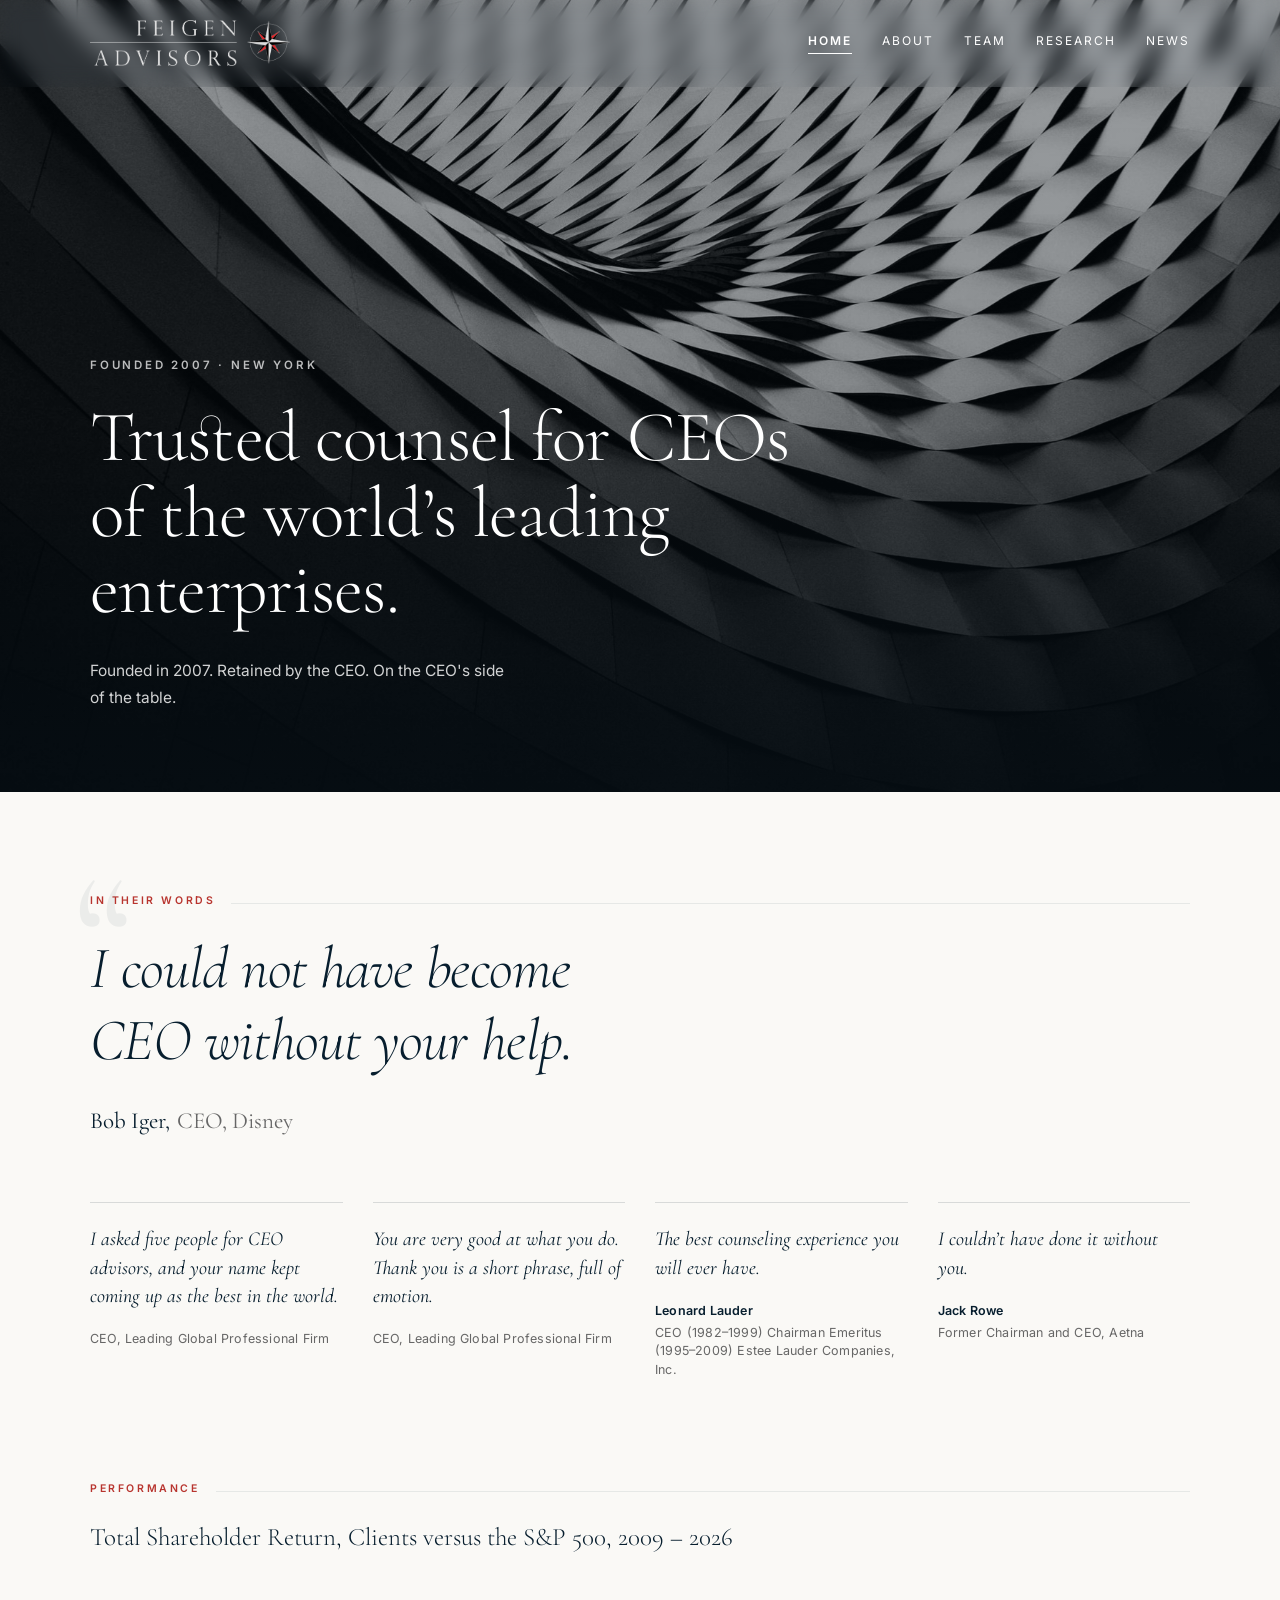
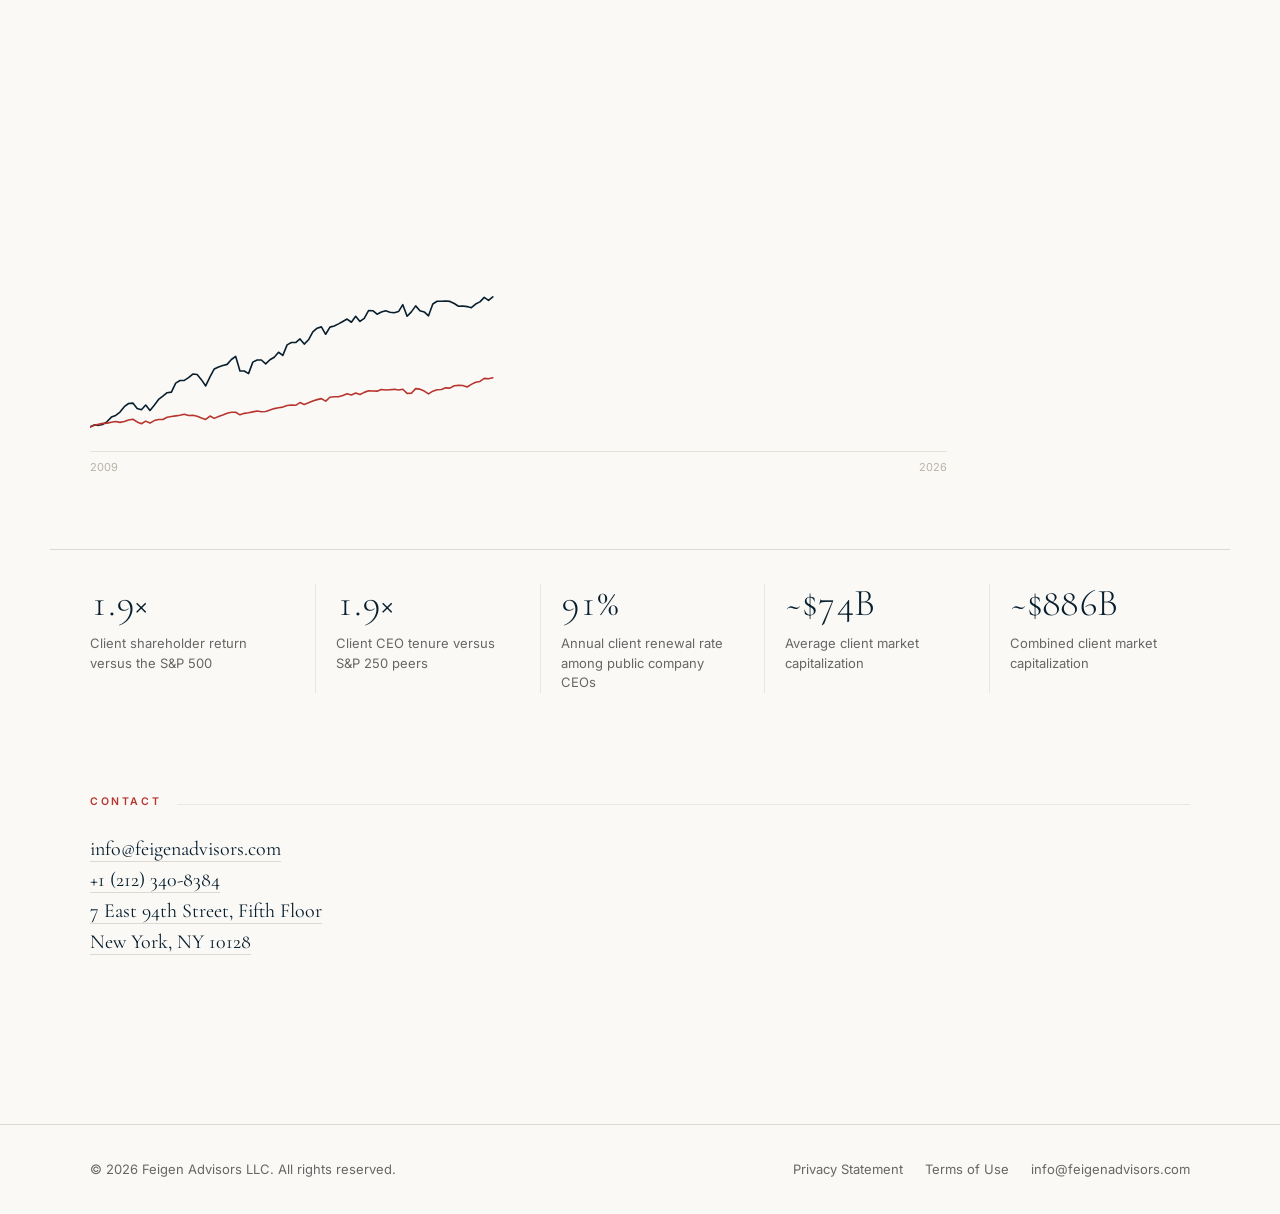
==== commit 4421fe8d: "Team circles centred and black and white until hover; About matches the team bio measure Co-Authored" ====
--- a/index.html
+++ b/index.html
@@ -10,7 +10,7 @@
 <link rel="preconnect" href="https://fonts.gstatic.com" crossorigin>
 <link href="https://fonts.googleapis.com/css2?family=Cormorant+Garamond:ital,wght@0,300;0,400;0,500;1,400&family=Inter:wght@400;500;600&display=swap" rel="stylesheet">
 <link rel="stylesheet" href="assets/css/site.css?v=4d853dae">
-<link rel="stylesheet" href="assets/css/components.css?v=b1fa088a">
+<link rel="stylesheet" href="assets/css/components.css?v=3243df7d">
 </head>
 <body>
 <header class="site-head">
--- a/assets/css/components.css
+++ b/assets/css/components.css
@@ -524,9 +524,24 @@
 
 /* ---- team: the original layout, circular portraits ----
    A circle also solves the crop that was cutting Joe Fuller off at the bottom:
-   it is centred on the face rather than filling a 4:5 box. */
+   it is centred on the face rather than filling a 4:5 box.
+
+   The source here is portraits-round, cut square with the face centred and
+   sized for a circle (tools/portraits-round.py). The 4:5 files are framed for
+   a rectangle, and a circle crops the corners off them, which left the heads
+   small and high with the mask clipping hair. Because the crop is already
+   right, object-position is plain centre and nothing has to be nudged here.
+
+   Black and white until you hover, which is how the live site treats them.
+   The transition is filter only: no transform, so nothing shifts under the
+   cursor. :focus-within covers keyboard users, who never hover. */
 .roster .tm__photo{flex:0 0 72px;width:72px;max-width:72px;height:72px;
-  border-radius:50%;object-fit:cover;object-position:50% 22%}
+  border-radius:50%;object-fit:cover;object-position:50% 50%;
+  filter:grayscale(1);transition:filter .45s ease}
+.roster .tm__btn:hover .tm__photo,
+.roster .tm__btn:focus-visible .tm__photo,
+.roster .tm.is-open .tm__photo{filter:grayscale(0)}
+@media(prefers-reduced-motion:reduce){.roster .tm__photo{transition:none}}
 .roster .tm__btn{align-items:center;gap:22px}
 .roster .tm__bio{padding-left:94px}
 @media(max-width:640px){
@@ -566,3 +581,11 @@
    top of the label's own, so the gap was 72px under Contact and 104px under
    In their words against 24px everywhere else. The label owns the spacing. */
 .shead + *{margin-top:0}
+
+/* ---- about: same measure as the team bios ----
+   About's body ran to 68ch and stopped ~250px short of where the team bios
+   end, so the two pages had visibly different right edges. Anton asked for
+   About to match Team. 900px is the roster's own width, so the right edges
+   line up exactly rather than approximately. .prose is only used on About,
+   so this is page-scoped without needing a body class. */
+.wrap .prose{max-width:900px}
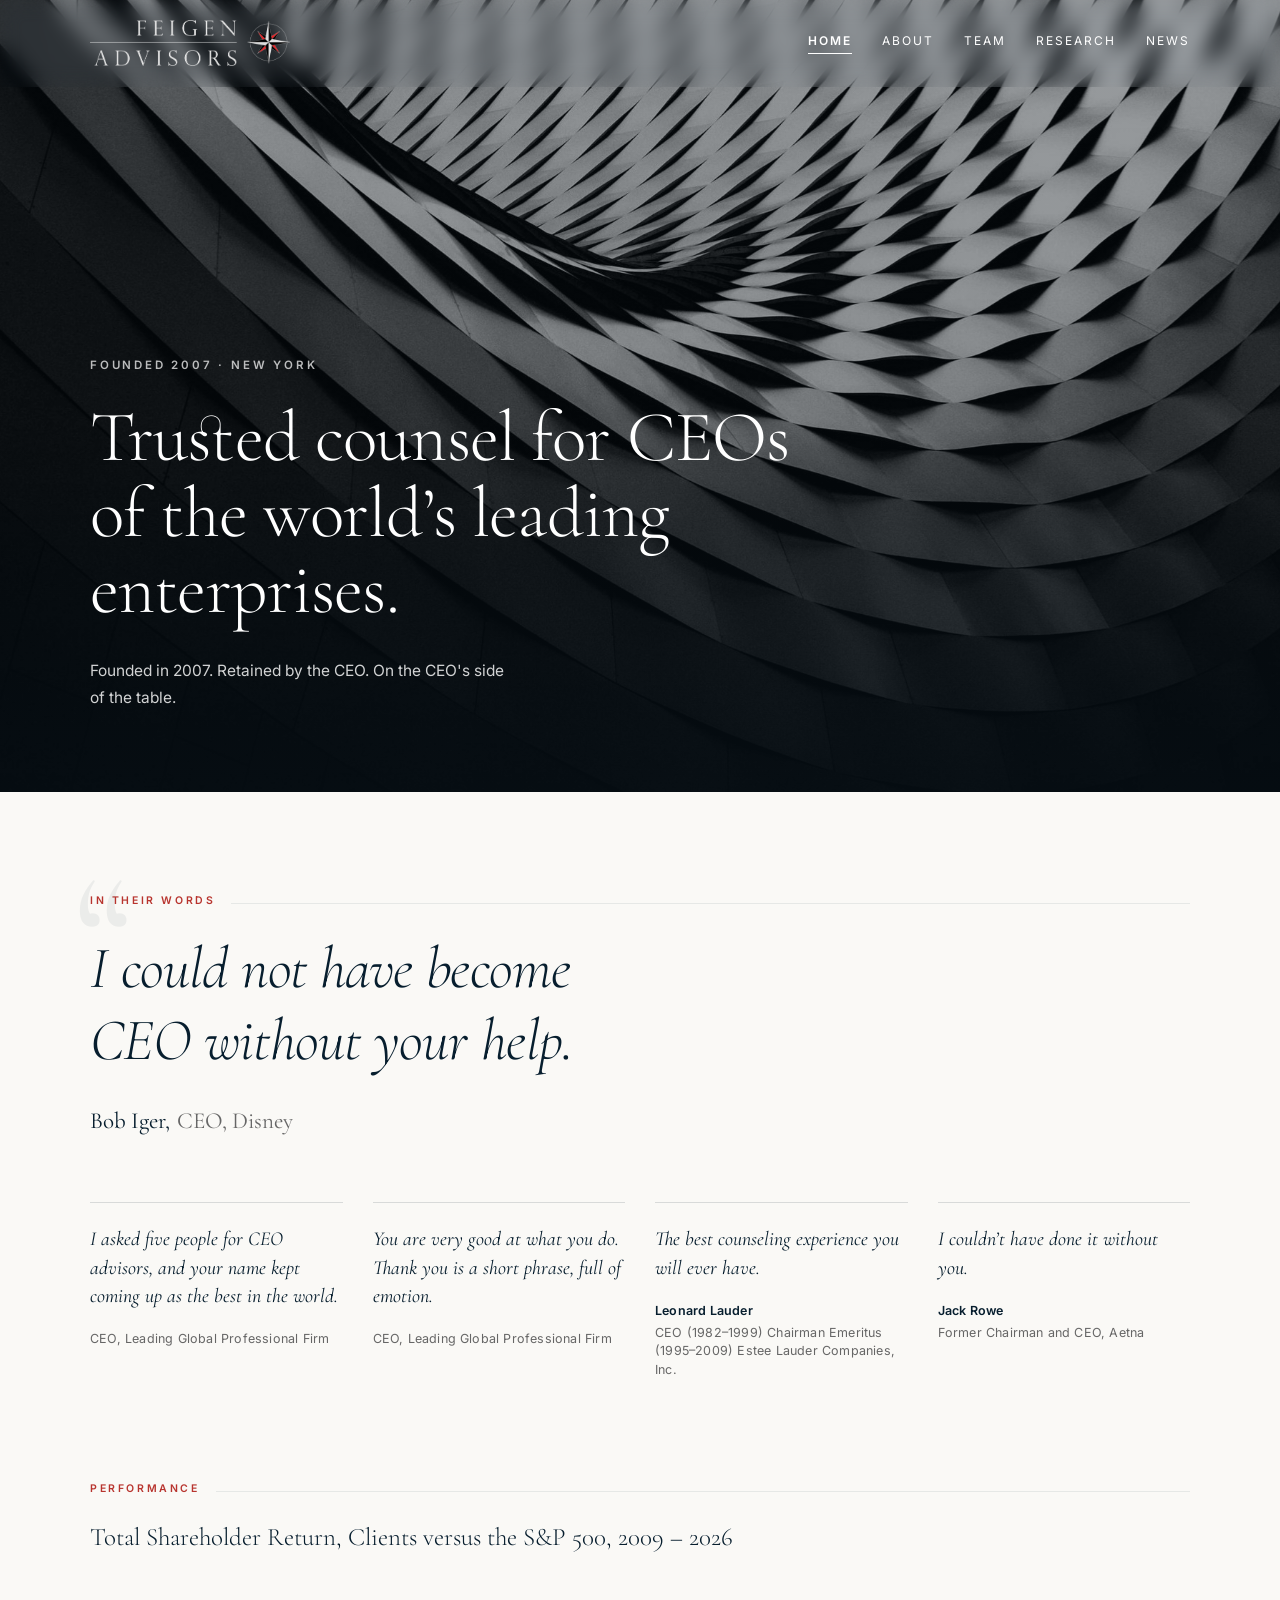
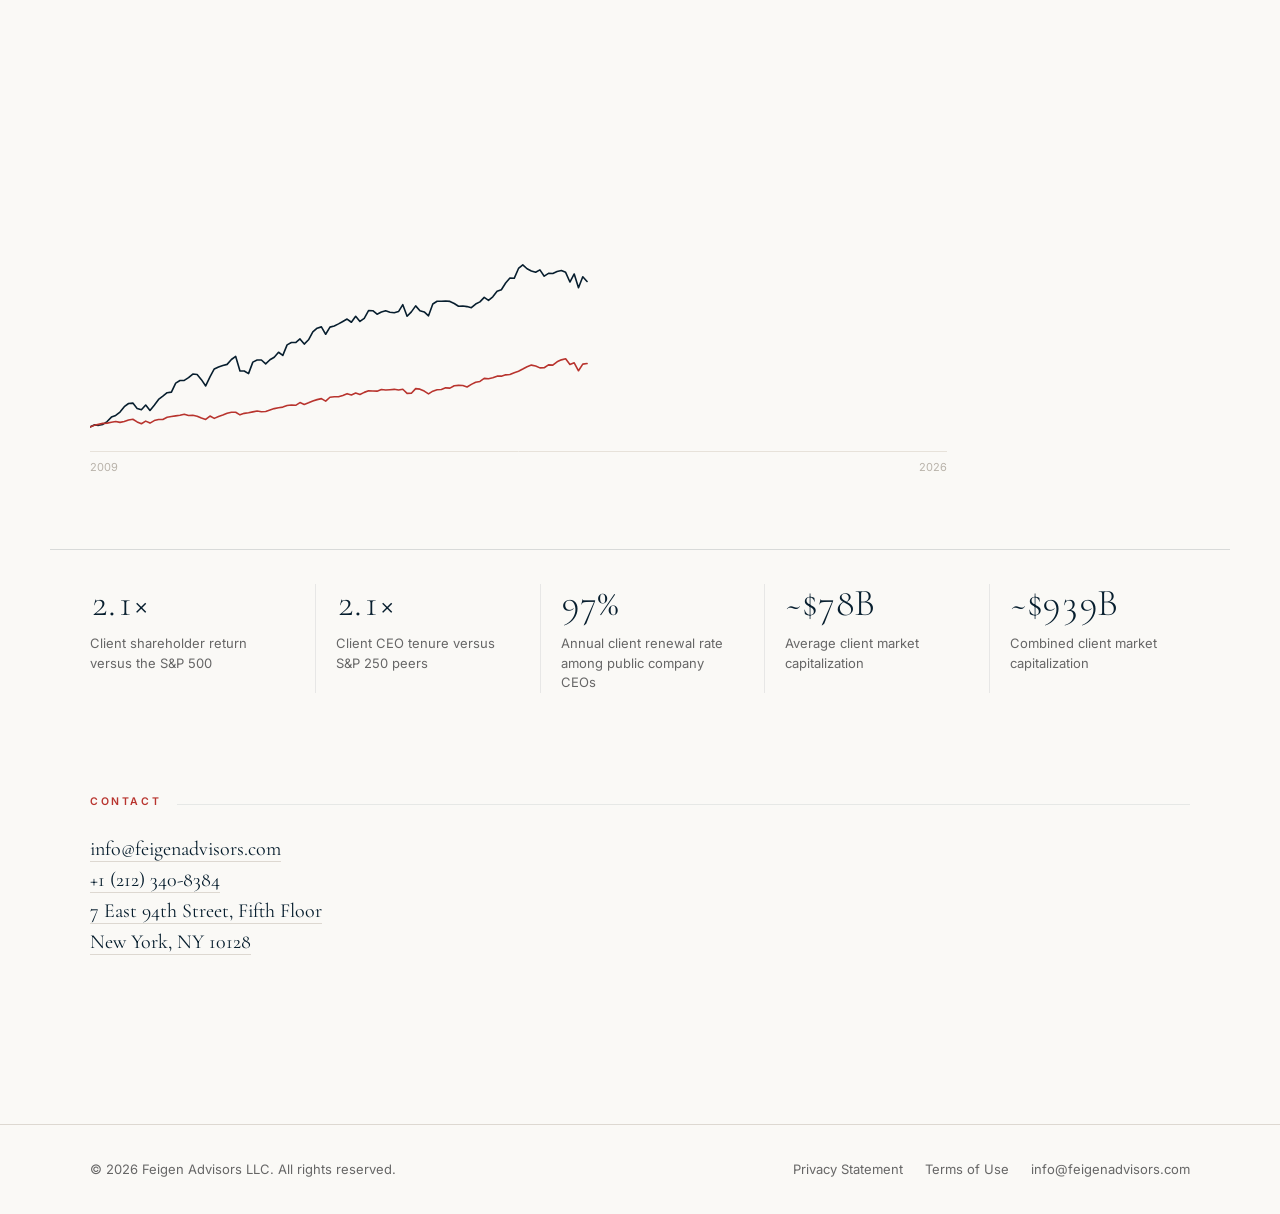
==== commit eb5de906: "Team circles at the live site's scale Co-Authored-By: Claude Opus 5 <noreply@anthropic.com>" ====
--- a/index.html
+++ b/index.html
@@ -10,7 +10,7 @@
 <link rel="preconnect" href="https://fonts.gstatic.com" crossorigin>
 <link href="https://fonts.googleapis.com/css2?family=Cormorant+Garamond:ital,wght@0,300;0,400;0,500;1,400&family=Inter:wght@400;500;600&display=swap" rel="stylesheet">
 <link rel="stylesheet" href="assets/css/site.css?v=4d853dae">
-<link rel="stylesheet" href="assets/css/components.css?v=3243df7d">
+<link rel="stylesheet" href="assets/css/components.css?v=dbeade32">
 </head>
 <body>
 <header class="site-head">
